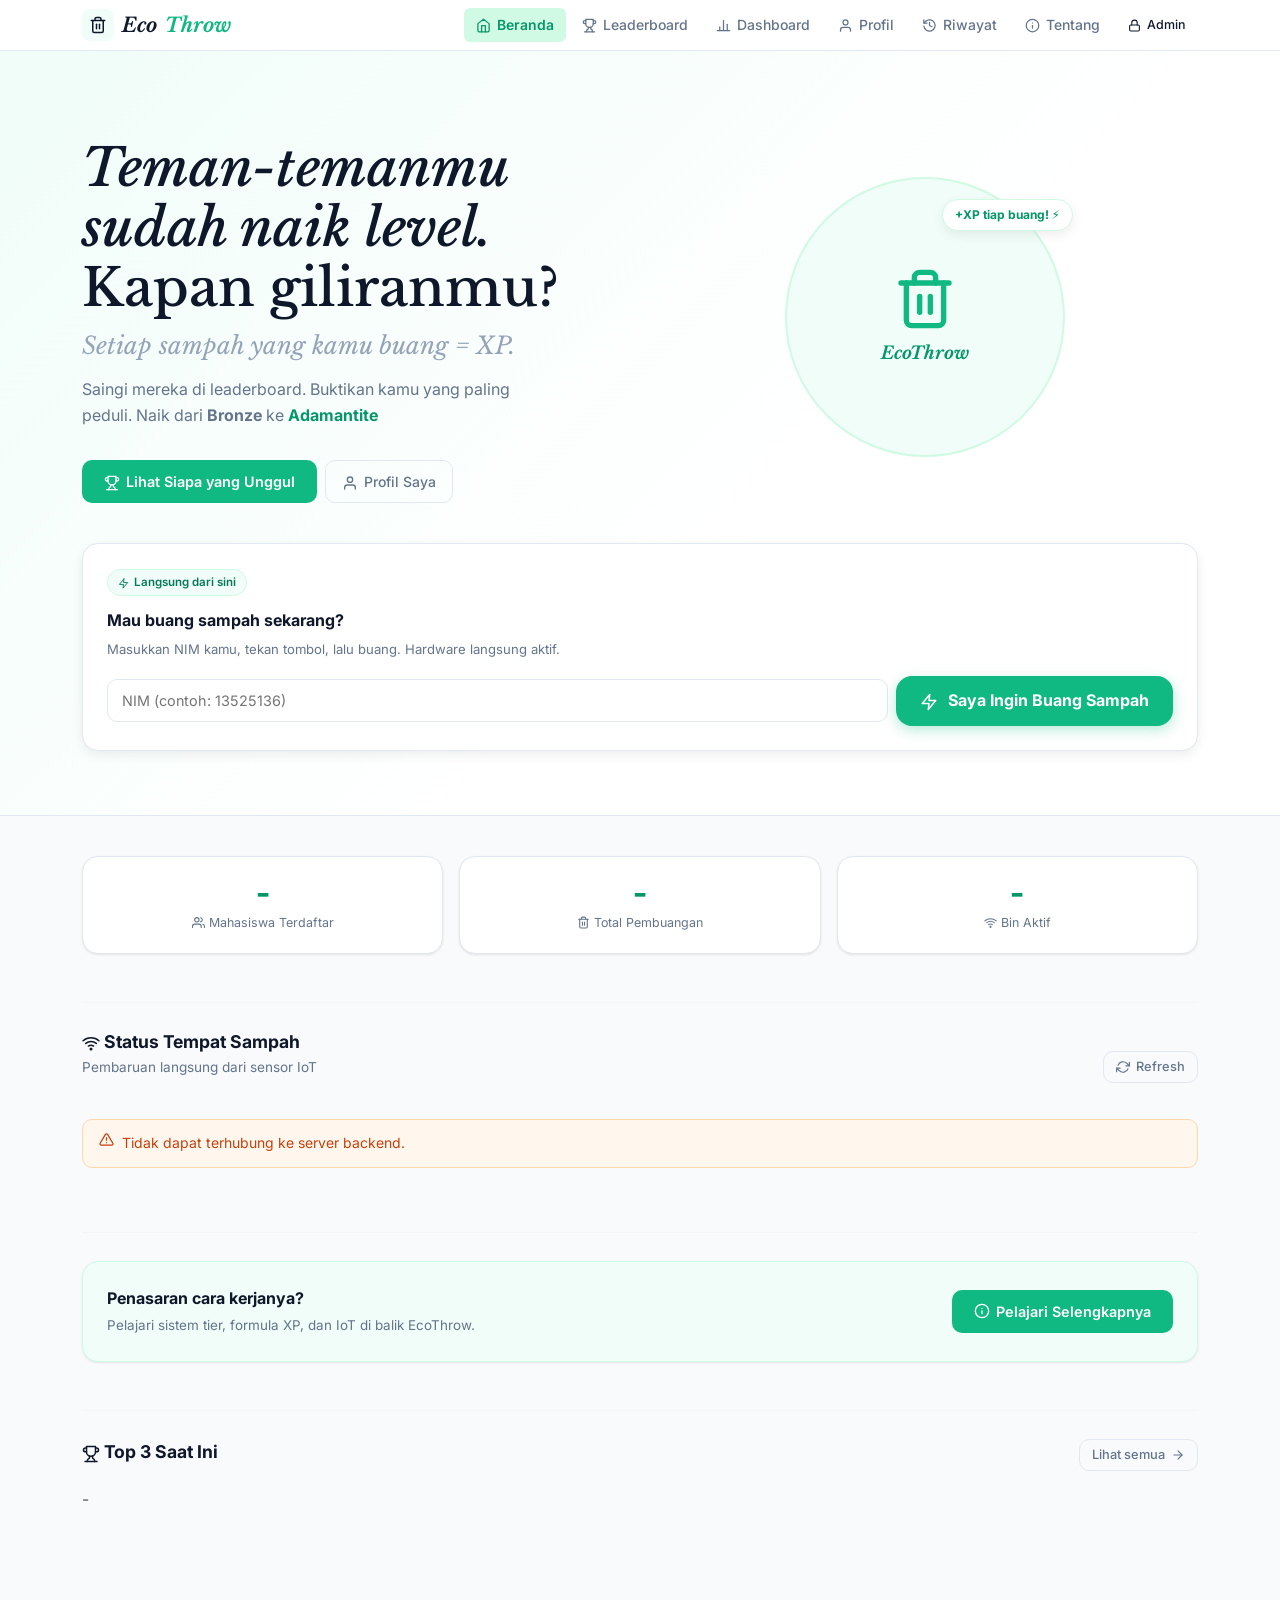
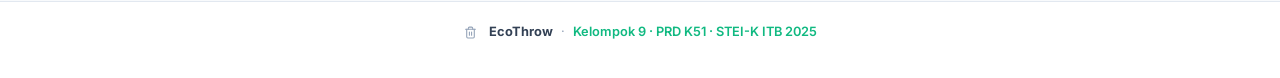
==== frontend/index.html @ fc2e2307 "feat: Menambahkan halaman frontend dan backend, mengabaikan venv" ====
<!DOCTYPE html>
<html lang="id">

<head>
  <meta charset="UTF-8">
  <meta name="viewport" content="width=device-width, initial-scale=1.0, viewport-fit=cover">
  <title>EcoThrow - Smart Waste Bin ITB</title>
  <meta name="description"
    content="Setiap sampah yang kamu buang = XP. Naiki leaderboard, saingi temanmu - bersama EcoThrow ITB.">
  <link href="https://cdn.jsdelivr.net/npm/bootstrap@5.3.3/dist/css/bootstrap.min.css" rel="stylesheet">
  <link rel="stylesheet" href="css/style.css">
</head>

<body>
  <script src="js/api.js"></script>
  <script src="js/navbar.js"></script>

  <!-- ── HERO ─────────────────────────────────────────── -->
  <section class="et-hero">
    <div class="container" style="max-width:1140px">
      <div class="row align-items-center g-4">
        <div class="col-lg-6">
          <div class="hero-hook">
          </div>
          <h1>Teman-temanmu<br>sudah naik level.<br><span class="brand-accent" style="font-style:normal">Kapan
              giliranmu?</span></h1>
          <span class="hero-question">Setiap sampah yang kamu buang = XP.</span>
          <p class="tagline" style="margin-top:.75rem">
            Saingi mereka di leaderboard. Buktikan kamu yang paling peduli.
            Naik dari <strong>Bronze</strong> ke <strong style="color:var(--emerald-dark)">Adamantite</strong>
          </p>
          <div class="d-flex gap-2 flex-wrap mt-3">
            <a href="pages/leaderboard.html" class="btn-emerald">
              <span id="icon-lb"></span> Lihat Siapa yang Unggul
            </a>
            <a href="pages/profile.html" class="btn-ghost">
              <span id="icon-prof"></span> Profil Saya
            </a>
          </div>
        </div>
        <div class="col-lg-6 d-none d-lg-flex justify-content-center">
          <div
            style="width:280px;height:280px;background:var(--emerald-pale);border-radius:50%;display:flex;align-items:center;justify-content:center;border:2px solid var(--emerald-light);position:relative">
            <div class="text-center">
              <div id="hero-icon" style="color:var(--emerald)"></div>
              <div
                style="font-family:'Libre Baskerville',serif;font-style:italic;color:var(--emerald-dark);font-size:1.1rem;font-weight:700;margin-top:8px">
                EcoThrow</div>
            </div>
            <!-- Floating XP badge -->
            <div
              style="position:absolute;top:20px;right:-10px;background:#fff;border:1.5px solid var(--emerald-light);border-radius:20px;padding:5px 12px;font-size:.75rem;font-weight:700;color:var(--emerald-dark);box-shadow:var(--shadow)">
              +XP tiap buang! ⚡
            </div>
          </div>
        </div>
      </div>

      <!-- ── Trigger Throw on Landing ────────────────── -->
      <div class="hero-trigger">
        <div class="trigger-pill" id="hero-trigger-pill">
          <span id="icon-trigger-pill"></span> Langsung dari sini
        </div>
        <div class="hero-trigger-title">Mau buang sampah sekarang?</div>
        <div class="hero-trigger-sub">Masukkan NIM kamu, tekan tombol, lalu buang. Hardware langsung aktif.</div>
        <div class="row g-2 align-items-center">
          <div class="col-12 col-sm">
            <input id="ht-nim" class="et-input" placeholder="NIM (contoh: 13525136)" style="width:100%;margin-bottom:0"
              type="tel" inputmode="numeric">
          </div>
          <div class="col-12 col-sm-auto">
            <button id="ht-btn" class="trigger-btn w-100" onclick="heroTrigger()"
              style="width:100%;justify-content:center;padding:12px 24px">
              <span id="icon-ht-btn"></span> Saya Ingin Buang Sampah
            </button>
          </div>
        </div>
        <div id="ht-status" class="mt-3" style="display:none"></div>
      </div>
    </div>
  </section>

  <main style="padding:2.5rem 0 4rem">
    <div class="container" style="max-width:1140px">

      <!-- Live counter banner -->
      <div class="row g-3 mb-5">
        <div class="col-6 col-md-4">
          <div class="et-stat">
            <div class="et-stat-num" id="st-users">-</div>
            <div class="et-stat-label" id="lbl-st-users">Mahasiswa Terdaftar</div>
          </div>
        </div>
        <div class="col-6 col-md-4">
          <div class="et-stat">
            <div class="et-stat-num" id="st-throws">-</div>
            <div class="et-stat-label" id="lbl-st-throws">Total Pembuangan</div>
          </div>
        </div>
        <div class="col-6 col-md-4">
          <div class="et-stat">
            <div class="et-stat-num" id="st-bins">-</div>
            <div class="et-stat-label" id="lbl-st-bins">Bin Aktif</div>
          </div>
        </div>
      </div>

      <hr class="et-divider">

      <!-- Bin Status -->
      <section class="mb-5">
        <div class="d-flex justify-content-between align-items-center mb-3 flex-wrap gap-2">
          <div>
            <h2 class="et-section-title" id="bins-heading">Status Tempat Sampah</h2>
            <p class="et-section-sub">Pembaruan langsung dari sensor IoT</p>
          </div>
          <button class="btn-ghost btn-ghost-sm" onclick="loadBins()" id="btn-refresh-bins"></button>
        </div>
        <div id="bins-wrap" class="row g-3">
          <div class="col-12">
            <div class="loading-box">
              <div class="et-loader"></div><span>Memuat data bin...</span>
            </div>
          </div>
        </div>
      </section>

      <hr class="et-divider">

      <!-- About CTA -->
      <section class="mb-5">
        <div class="et-card d-flex align-items-center justify-content-between gap-3 flex-wrap"
          style="background:var(--emerald-pale);border-color:var(--emerald-light)">
          <div>
            <div style="font-weight:700;font-size:1rem;margin-bottom:.25rem">Penasaran cara kerjanya?</div>
            <div style="font-size:.84rem;color:var(--slate-500)">Pelajari sistem tier, formula XP, dan IoT di balik
              EcoThrow.</div>
          </div>
          <a href="pages/about.html" class="btn-emerald flex-shrink-0" id="btn-about"></a>
        </div>
      </section>

      <hr class="et-divider">

      <!-- Top 3 -->
      <section class="mb-2">
        <div class="d-flex justify-content-between align-items-center mb-3 flex-wrap gap-2">
          <h2 class="et-section-title" id="top3-heading">Top 3 Saat Ini</h2>
          <a href="pages/leaderboard.html" class="btn-ghost btn-ghost-sm" id="btn-all-lb"></a>
        </div>
        <div id="top3-wrap" class="row g-3"></div>
      </section>

    </div>
  </main>

  <div id="toast-container"></div>

  <style>
    @keyframes blink {

      0%,
      100% {
        opacity: 1;
      }

      50% {
        opacity: .3;
      }
    }
  </style>

  <script>
    let htPoller = null;
    let htLastXP = 0;
    let htCurrentNIM = null;

    document.addEventListener("DOMContentLoaded", () => {
      // Icons
      document.getElementById("icon-lb").innerHTML = lucideInline("trophy", 16);
      document.getElementById("icon-prof").innerHTML = lucideInline("user", 16);
      document.getElementById("hero-icon").innerHTML = lucideInline("trash2", 64);
      document.getElementById("icon-trigger-pill").innerHTML = lucideInline("zap", 11);
      document.getElementById("icon-ht-btn").innerHTML = lucideInline("zap", 18);
      document.getElementById("lbl-st-users").innerHTML = lucideInline("users", 13) + " Mahasiswa Terdaftar";
      document.getElementById("lbl-st-throws").innerHTML = lucideInline("trash2", 13) + " Total Pembuangan";
      document.getElementById("lbl-st-bins").innerHTML = lucideInline("wifi", 13) + " Bin Aktif";
      document.getElementById("bins-heading").innerHTML = lucideInline("wifi", 18) + " Status Tempat Sampah";
      document.getElementById("btn-refresh-bins").innerHTML = lucideInline("refresh", 14) + " Refresh";
      document.getElementById("top3-heading").innerHTML = lucideInline("trophy", 18) + " Top 3 Saat Ini";
      document.getElementById("btn-all-lb").innerHTML = "Lihat semua " + lucideInline("arrow-right", 14);
      document.getElementById("btn-about").innerHTML = lucideInline("info", 16) + " Pelajari Selengkapnya";


      // Enter key on NIM input
      document.getElementById("ht-nim").addEventListener("keyup", e => {
        if (e.key === "Enter") heroTrigger();
      });

      loadStats(); loadBins(); loadTop3();
      setInterval(() => { loadStats(); loadBins(); }, 30000);
    });

    // ── Hero Trigger Throw ─────────────────────────────────────────
    async function heroTrigger() {
      const nim = document.getElementById("ht-nim").value.trim();
      const btn = document.getElementById("ht-btn");
      const statusEl = document.getElementById("ht-status");
      if (!nim) { showToast("Masukkan NIM kamu dulu", "error"); document.getElementById("ht-nim").focus(); return; }

      // Validate user exists
      try {
        const u = await apiGet(`/api/user/${nim}`);
        htCurrentNIM = nim;
        htLastXP = u.total_xp;
      } catch {
        showToast("NIM tidak ditemukan. Daftar di halaman Profil.", "error");
        return;
      }

      btn.disabled = true;
      btn.classList.add("trigger-anim");
      btn.innerHTML = `<div class="et-loader" style="border-top-color:#fff;width:18px;height:18px;flex-shrink:0"></div> Hardware sedang aktif...`;
      statusEl.style.display = "block";
      statusEl.innerHTML = `<div class="trigger-status trigger-waiting">${lucideInline("wifi", 15)} Hardware aktif - silakan buang sampah sekarang!</div>`;

      let pollCount = 0;
      if (htPoller) clearInterval(htPoller);

      htPoller = setInterval(async () => {
        pollCount++;
        try {
          const u = await apiGet(`/api/user/${htCurrentNIM}`);
          if (u.total_xp > htLastXP || pollCount >= 12) {
            clearInterval(htPoller);
            btn.disabled = false;
            btn.classList.remove("trigger-anim");
            btn.innerHTML = `${lucideInline("zap", 18)} Saya Ingin Buang Sampah`;

            if (u.total_xp > htLastXP) {
              const gained = u.total_xp - htLastXP;
              statusEl.innerHTML = `<div class="trigger-status trigger-done">${lucideInline("check-circle", 15)} Berhasil! <strong>+${gained} XP</strong> diterima. Total: ${u.total_xp.toLocaleString()} XP · ${levelBadge(u.total_xp)}</div>`;
              showToast(`+${gained} XP! Level kamu naik!`, "success");
              htLastXP = u.total_xp;
              loadTop3();
            } else {
              statusEl.innerHTML = `<div class="trigger-status trigger-waiting">${lucideInline("alert-triangle", 15)} Tidak ada respons. Pastikan sampah sudah terbuang & coba lagi.</div>`;
            }
          } else {
            statusEl.innerHTML = `<div class="trigger-status trigger-active">${lucideInline("wifi", 15)} Hardware mendeteksi... (${pollCount * 5}s)</div>`;
          }
        } catch { /* keep polling */ }
      }, 5000);
    }

    // ── Stats ──────────────────────────────────────────────────────
    async function loadStats() {
      try {
        const d = await apiGet("/api/stats");
        document.getElementById("st-users").textContent = fmtNum(d.total_users);
        document.getElementById("st-throws").textContent = fmtNum(d.total_throws);
        document.getElementById("st-bins").textContent = fmtNum(d.total_bins);
      } catch { /* silently fail */ }
    }

    async function loadBins() {
      const wrap = document.getElementById("bins-wrap");
      try {
        const bins = await apiGet("/api/bins");
        if (!bins.length) { wrap.innerHTML = `<div class="col-12"><p class="text-muted">Belum ada data bin.</p></div>`; return; }
        wrap.innerHTML = bins.map(b => {
          const pct = Math.round(b.capacity_pct);
          const cls = pct >= 80 ? "bin-penuh" : pct >= 50 ? "bin-sedang" : "bin-normal";
          const barColor = pct >= 80 ? "#f87171" : pct >= 50 ? "#fb923c" : "var(--emerald)";
          return `
          <div class="col-6 col-md-4 col-xl-3">
            <div class="bin-card ${cls}">
              <div class="d-flex justify-content-between align-items-start mb-2">
                <div class="bin-capacity">${pct}%</div>
                ${statusBadge(b.status)}
              </div>
              <div class="bin-loc mb-2">${b.location}</div>
              <div class="rpg-bar-wrap">
                <div class="rpg-bar-fill" style="width:${pct}%;background:${barColor}"></div>
              </div>
              <div class="text-muted-sm mt-2">${relTime(b.last_updated)}</div>
            </div>
          </div>`;
        }).join("");
      } catch {
        wrap.innerHTML = `<div class="col-12">
          <div class="et-alert et-alert-warn">${lucideInline("alert-triangle", 15)} Tidak dapat terhubung ke server backend.</div></div>`;
      }
    }

    async function loadTop3() {
      const wrap = document.getElementById("top3-wrap");
      try {
        const board = await apiGet("/api/leaderboard?limit=3");
        if (!board.length) { wrap.innerHTML = `<div class="col-12"><p class="text-muted">Belum ada data.</p></div>`; return; }
        wrap.innerHTML = board.map(u => `
          <div class="col-md-4">
            <div class="et-card d-flex align-items-center gap-3">
              ${rankNum(u.rank)}
              <div style="flex:1;min-width:0">
                <div class="fw-700 text-truncate">${u.name}</div>
                <div class="text-muted-sm">${u.faculty}</div>
              </div>
              <div class="text-end" style="flex-shrink:0">
                <div class="fw-700 text-emerald">${fmtNum(u.total_xp)} XP</div>
                ${levelBadge(u.total_xp)}
              </div>
            </div>
          </div>`).join("");
      } catch { wrap.innerHTML = `<div class="col-12"><p class="text-muted">-</p></div>`; }
    }
  </script>

  <script src="https://cdn.jsdelivr.net/npm/bootstrap@5.3.3/dist/js/bootstrap.bundle.min.js"></script>
</body>

</html>
---- frontend/css/style.css ----
/* ═══════════════════════════════════════════
   EcoThrow - Custom Design System
   Bootstrap 5 + Emerald Theme
   Font: Inter + Libre Baskerville
   ═══════════════════════════════════════════ */

@import url('https://fonts.googleapis.com/css2?family=Inter:wght@400;500;600;700&family=Libre+Baskerville:ital@1&display=swap');

:root {
  --emerald: #10b981;
  --emerald-dark: #059669;
  --emerald-darker: #047857;
  --emerald-light: #d1fae5;
  --emerald-pale: #f0fdf9;
  --slate-50: #f8fafc;
  --slate-100: #f1f5f9;
  --slate-200: #e2e8f0;
  --slate-400: #94a3b8;
  --slate-500: #64748b;
  --slate-700: #334155;
  --slate-900: #0f172a;
  --radius-sm: 6px;
  --radius: 10px;
  --radius-lg: 16px;
  --shadow-sm: 0 1px 3px rgba(0, 0, 0, .06), 0 1px 2px rgba(0, 0, 0, .04);
  --shadow: 0 4px 12px rgba(0, 0, 0, .07);
  --shadow-md: 0 8px 24px rgba(0, 0, 0, .10);
  --transition: all .2s ease;
}

/* ── Base ─────────────────────────────────── */
*,
*::before,
*::after {
  box-sizing: border-box;
}

html {
  scroll-behavior: smooth;
}

body {
  font-family: 'Inter', system-ui, sans-serif;
  color: var(--slate-900);
  background: var(--slate-50);
  line-height: 1.6;
  -webkit-font-smoothing: antialiased;
}

a {
  text-decoration: none;
  color: inherit;
}

img {
  max-width: 100%;
}

/* ── Baskerville accent ───────────────────── */
.font-serif {
  font-family: 'Libre Baskerville', Georgia, serif;
  font-style: italic;
}

/* ── Navbar custom ───────────────────────── */
.et-navbar {
  background: #fff;
  border-bottom: 1.5px solid var(--slate-200);
  position: sticky;
  top: 0;
  z-index: 1000;
}

.et-brand {
  font-family: 'Libre Baskerville', serif;
  font-style: italic;
  font-size: 1.25rem;
  font-weight: 700;
  color: var(--slate-900);
  display: flex;
  align-items: center;
  gap: 8px;
}

.et-brand .brand-accent {
  color: var(--emerald);
}

.et-brand .brand-icon {
  width: 32px;
  height: 32px;
  background: var(--emerald-pale);
  border-radius: 8px;
  display: flex;
  align-items: center;
  justify-content: center;
}

.et-nav-link {
  color: var(--slate-500);
  font-size: .875rem;
  font-weight: 500;
  padding: 6px 12px;
  border-radius: var(--radius-sm);
  display: flex;
  align-items: center;
  gap: 6px;
  transition: var(--transition);
}

.et-nav-link:hover {
  color: var(--emerald);
  background: var(--emerald-pale);
}

.et-nav-link.active {
  color: var(--emerald-dark);
  background: var(--emerald-light);
  font-weight: 600;
}

.et-nav-link svg {
  stroke: currentColor;
}

/* ── Footer ──────────────────────────────── */
.et-footer {
  background: #fff;
  border-top: 1.5px solid var(--slate-200);
  padding: 1.25rem 0;
  font-size: .8rem;
  color: var(--slate-400);
  text-align: center;
}

.et-footer .foot-accent {
  color: var(--emerald);
  font-weight: 600;
}

/* ── Hero ────────────────────────────────── */
.et-hero {
  background: linear-gradient(135deg, var(--emerald-pale) 0%, #fff 60%);
  border-bottom: 1.5px solid var(--slate-200);
  padding: 5rem 0 4rem;
}

.et-hero h1 {
  font-family: 'Libre Baskerville', serif;
  font-style: italic;
  font-size: clamp(2rem, 5vw, 3.25rem);
  line-height: 1.15;
  color: var(--slate-900);
}

.et-hero h1 em {
  color: var(--emerald-dark);
  font-style: inherit;
}

.et-hero .tagline {
  color: var(--slate-500);
  font-size: 1rem;
  max-width: 480px;
  margin: 1rem 0 2rem;
}

/* ── Cards ───────────────────────────────── */
.et-card {
  background: #fff;
  border: 1.5px solid var(--slate-200);
  border-radius: var(--radius-lg);
  padding: 1.5rem;
  box-shadow: var(--shadow-sm);
}

.et-card-sm {
  padding: 1rem;
  border-radius: var(--radius);
}

.et-card-title {
  font-size: .8rem;
  font-weight: 600;
  text-transform: uppercase;
  letter-spacing: .05em;
  color: var(--slate-400);
  margin-bottom: 1rem;
  display: flex;
  align-items: center;
  gap: 6px;
}

/* ── Stat cards ──────────────────────────── */
.et-stat {
  background: #fff;
  border: 1.5px solid var(--slate-200);
  border-radius: var(--radius-lg);
  padding: 1.25rem 1rem;
  text-align: center;
  box-shadow: var(--shadow-sm);
  transition: var(--transition);
}

.et-stat:hover {
  box-shadow: var(--shadow);
  transform: translateY(-2px);
}

.et-stat-num {
  font-size: 2rem;
  font-weight: 700;
  line-height: 1;
  color: var(--emerald-dark);
}

.et-stat-label {
  font-size: .78rem;
  color: var(--slate-500);
  margin-top: 4px;
  display: flex;
  align-items: center;
  justify-content: center;
  gap: 4px;
}

/* ── Buttons ─────────────────────────────── */
.btn-emerald {
  background: var(--emerald);
  color: #fff;
  border: none;
  padding: 10px 22px;
  border-radius: var(--radius);
  font-size: .9rem;
  font-weight: 600;
  display: inline-flex;
  align-items: center;
  gap: 6px;
  transition: var(--transition);
  cursor: pointer;
}

.btn-emerald:hover {
  background: var(--emerald-dark);
  color: #fff;
  transform: translateY(-1px);
}

.btn-emerald:active {
  transform: translateY(0);
}

.btn-ghost {
  background: transparent;
  color: var(--slate-500);
  border: 1.5px solid var(--slate-200);
  padding: 8px 16px;
  border-radius: var(--radius);
  font-size: .875rem;
  font-weight: 500;
  display: inline-flex;
  align-items: center;
  gap: 6px;
  transition: var(--transition);
  cursor: pointer;
}

.btn-ghost:hover {
  border-color: var(--emerald);
  color: var(--emerald);
  background: var(--emerald-pale);
}

.btn-ghost-sm {
  padding: 5px 12px;
  font-size: .8rem;
}

/* ── Forms ───────────────────────────────── */
.et-label {
  display: block;
  font-size: .8rem;
  font-weight: 600;
  color: var(--slate-700);
  margin-bottom: 5px;
}

.et-input {
  width: 100%;
  padding: 9px 14px;
  border: 1.5px solid var(--slate-200);
  border-radius: var(--radius);
  font-size: .9rem;
  font-family: 'Inter', sans-serif;
  background: #fff;
  color: var(--slate-900);
  transition: var(--transition);
}

.et-input:focus {
  outline: none;
  border-color: var(--emerald);
  box-shadow: 0 0 0 3px rgba(16, 185, 129, .12);
}

.et-select {
  appearance: none;
  background-image: url("data:image/svg+xml,%3Csvg xmlns='http://www.w3.org/2000/svg' width='12' height='12' viewBox='0 0 24 24' fill='none' stroke='%2364748b' stroke-width='2'%3E%3Cpolyline points='6 9 12 15 18 9'%3E%3C/polyline%3E%3C/svg%3E");
  background-repeat: no-repeat;
  background-position: right 12px center;
  padding-right: 36px;
}

/* ── Tier Badges (9 Tier RPG) ────────────── */
.tier-badge {
  display: inline-flex;
  align-items: center;
  gap: 4px;
  padding: 3px 10px;
  border-radius: 20px;
  font-size: .75rem;
  font-weight: 700;
  white-space: nowrap;
}

/* Copper - warm orange-brown */
.tier-copper {
  background: #fdf0e6;
  color: #92400e;
  border: 1px solid #f6c99b;
}

/* Bronze - dark brown */
.tier-bronze {
  background: #fdf2e9;
  color: #78350f;
  border: 1px solid #f6d5b0;
}

/* Silver - cool gray */
.tier-silver {
  background: #f8fafc;
  color: #475569;
  border: 1px solid #cbd5e1;
}

/* Gold - amber */
.tier-gold {
  background: #fefce8;
  color: #854d0e;
  border: 1px solid #fde68a;
}

/* Platinum - light steel-blue */
.tier-platinum {
  background: #f0f9ff;
  color: #075985;
  border: 1px solid #bae6fd;
}

/* Diamond — pink */
.tier-diamond  { background:#fdf2f8; color:#9d174d; border:1px solid #fbcfe8; }

/* Mithril - indigo blue (mythical lightweight metal) */
.tier-mithril {
  background: #eef2ff;
  color: #3730a3;
  border: 1px solid #c7d2fe;
}

/* Orichalcum - deep orange-red (legendary alloy) */
.tier-orichalcum {
  background: #fff7ed;
  color: #9a3412;
  border: 1px solid #fed7aa;
}

/* Adamantium - dark emerald-black (hardest known) */
.tier-adamantium {
  background: linear-gradient(135deg, #ecfdf5, #d1fae5);
  color: #064e3b;
  border: 1.5px solid #6ee7b7;
  font-weight: 800;
}

/* ── RPG Progress Bar ────────────────────── */
.rpg-bar-wrap {
  background: var(--slate-100);
  border-radius: 99px;
  height: 10px;
  overflow: hidden;
  position: relative;
}

.rpg-bar-fill {
  height: 100%;
  border-radius: 99px;
  background: linear-gradient(90deg, var(--emerald), var(--emerald-dark));
  transition: width .8s cubic-bezier(.4, 0, .2, 1);
  position: relative;
}

.rpg-bar-fill::after {
  content: '';
  position: absolute;
  right: 0;
  top: 0;
  bottom: 0;
  width: 6px;
  background: rgba(255, 255, 255, .4);
  border-radius: 99px;
}

.rpg-bar-lg {
  height: 14px;
}

.rpg-bar-adamantite .rpg-bar-fill {
  background: linear-gradient(90deg, var(--emerald), #0ea5e9, var(--emerald));
  background-size: 200%;
  animation: shimmer 2s linear infinite;
}

@keyframes shimmer {
  to {
    background-position: -200% center;
  }
}

/* ── Rank badges ─────────────────────────── */
.rank-pill {
  width: 28px;
  height: 28px;
  border-radius: 50%;
  display: inline-flex;
  align-items: center;
  justify-content: center;
  font-size: .78rem;
  font-weight: 700;
  flex-shrink: 0;
}

.rank-1 {
  background: #fef3c7;
  color: #d97706;
  border: 1.5px solid #fcd34d;
}

.rank-2 {
  background: #f1f5f9;
  color: #475569;
  border: 1.5px solid #cbd5e1;
}

.rank-3 {
  background: #fdf2e9;
  color: #92400e;
  border: 1.5px solid #f6d5b0;
}

.rank-n {
  background: var(--slate-100);
  color: var(--slate-500);
}

/* ── Streak badge ────────────────────────── */
.streak-pill {
  display: inline-flex;
  align-items: center;
  gap: 4px;
  background: #fff7ed;
  color: #c2410c;
  border: 1px solid #fed7aa;
  padding: 2px 9px;
  border-radius: 20px;
  font-size: .75rem;
  font-weight: 600;
}

/* ── Status badges ───────────────────────── */
.badge-normal {
  background: var(--emerald-pale);
  color: var(--emerald-darker);
  border: 1px solid var(--emerald-light);
}

.badge-sedang {
  background: #fff7ed;
  color: #c2410c;
  border: 1px solid #fed7aa;
}

.badge-penuh {
  background: #fef2f2;
  color: #dc2626;
  border: 1px solid #fecaca;
}

/* ── Bin cards ───────────────────────────── */
.bin-card {
  background: #fff;
  border: 1.5px solid var(--slate-200);
  border-radius: var(--radius-lg);
  padding: 1.1rem;
  transition: var(--transition);
}

.bin-card:hover {
  box-shadow: var(--shadow-md);
  transform: translateY(-2px);
}

.bin-card.bin-normal {
  border-color: var(--emerald);
  background: var(--emerald-pale);
}

.bin-card.bin-sedang {
  border-color: #fb923c;
  background: #fff7ed;
}

.bin-card.bin-penuh {
  border-color: #f87171;
  background: #fef2f2;
}

.bin-capacity {
  font-size: 1.75rem;
  font-weight: 700;
  line-height: 1;
}

.bin-loc {
  font-size: .8rem;
  color: var(--slate-500);
  margin-top: 2px;
}

/* ── Feature cards (landing) ─────────────── */
.feature-card {
  background: #fff;
  border: 1.5px solid var(--slate-200);
  border-radius: var(--radius-lg);
  padding: 1.5rem;
  transition: var(--transition);
  text-align: left;
}

.feature-card:hover {
  border-color: var(--emerald);
  box-shadow: var(--shadow);
  transform: translateY(-2px);
}

.feature-icon-wrap {
  width: 44px;
  height: 44px;
  background: var(--emerald-pale);
  border-radius: var(--radius);
  display: flex;
  align-items: center;
  justify-content: center;
  margin-bottom: 1rem;
  color: var(--emerald-dark);
}

.feature-title {
  font-size: .95rem;
  font-weight: 700;
  color: var(--slate-900);
  margin-bottom: .35rem;
}

.feature-desc {
  font-size: .82rem;
  color: var(--slate-500);
  line-height: 1.5;
}

/* ── Trigger Throw button ────────────────── */
.trigger-btn {
  background: var(--emerald);
  color: #fff;
  border: none;
  border-radius: var(--radius-lg);
  padding: 1rem 2rem;
  font-size: 1rem;
  font-weight: 700;
  display: flex;
  align-items: center;
  justify-content: center;
  gap: 10px;
  width: 100%;
  cursor: pointer;
  transition: var(--transition);
  box-shadow: 0 4px 14px rgba(16, 185, 129, .3);
}

.trigger-btn:hover {
  background: var(--emerald-dark);
  transform: translateY(-2px);
  box-shadow: 0 6px 20px rgba(16, 185, 129, .4);
}

.trigger-btn:disabled {
  background: var(--slate-400);
  box-shadow: none;
  cursor: not-allowed;
  transform: none;
}

.trigger-status {
  border-radius: var(--radius-lg);
  padding: 1rem;
  text-align: center;
  font-size: .875rem;
  font-weight: 500;
}

.trigger-waiting {
  background: #fff7ed;
  color: #c2410c;
  border: 1.5px solid #fed7aa;
}

.trigger-active {
  background: var(--emerald-pale);
  color: var(--emerald-darker);
  border: 1.5px solid var(--emerald);
}

.trigger-done {
  background: var(--emerald-pale);
  color: var(--emerald-darker);
  border: 1.5px solid var(--emerald);
}

/* ── Tables ──────────────────────────────── */
.et-table {
  width: 100%;
  border-collapse: collapse;
  font-size: .875rem;
}

.et-table thead th {
  background: var(--slate-50);
  color: var(--slate-500);
  font-size: .75rem;
  font-weight: 700;
  text-transform: uppercase;
  letter-spacing: .05em;
  padding: 10px 14px;
  border-bottom: 1.5px solid var(--slate-200);
  white-space: nowrap;
}

.et-table tbody tr {
  border-bottom: 1px solid var(--slate-100);
  transition: background .1s;
}

.et-table tbody tr:last-child {
  border-bottom: none;
}

.et-table tbody tr:hover {
  background: var(--slate-50);
}

.et-table tbody td {
  padding: 10px 14px;
}

/* ── Tabs ────────────────────────────────── */
.et-tab-wrap {
  display: flex;
  gap: 4px;
  margin-bottom: 1.5rem;
  background: var(--slate-100);
  padding: 4px;
  border-radius: var(--radius);
}

.et-tab {
  flex: 1;
  text-align: center;
  padding: 7px 16px;
  border-radius: var(--radius-sm);
  font-size: .85rem;
  font-weight: 500;
  border: none;
  background: transparent;
  color: var(--slate-500);
  cursor: pointer;
  transition: var(--transition);
  display: flex;
  align-items: center;
  justify-content: center;
  gap: 6px;
}

.et-tab.active {
  background: #fff;
  color: var(--emerald-dark);
  font-weight: 600;
  box-shadow: var(--shadow-sm);
}

/* ── Section headings ────────────────────── */
.et-section-title {
  font-size: 1.1rem;
  font-weight: 700;
  color: var(--slate-900);
  margin-bottom: .35rem;
}

.et-section-sub {
  font-size: .85rem;
  color: var(--slate-500);
  margin-bottom: 1.5rem;
}

/* ── Alerts ──────────────────────────────── */
.et-alert {
  padding: 12px 16px;
  border-radius: var(--radius);
  font-size: .875rem;
  margin-bottom: 1rem;
  display: flex;
  align-items: flex-start;
  gap: 8px;
}

.et-alert-success {
  background: var(--emerald-pale);
  color: var(--emerald-darker);
  border: 1px solid var(--emerald-light);
}

.et-alert-danger {
  background: #fef2f2;
  color: #dc2626;
  border: 1px solid #fecaca;
}

.et-alert-warn {
  background: #fff7ed;
  color: #c2410c;
  border: 1px solid #fed7aa;
}

.et-alert-info {
  background: #eff6ff;
  color: #1d4ed8;
  border: 1px solid #bfdbfe;
}

/* ── Loader ──────────────────────────────── */
.et-loader {
  width: 22px;
  height: 22px;
  border: 2.5px solid var(--slate-200);
  border-top-color: var(--emerald);
  border-radius: 50%;
  animation: spin .7s linear infinite;
  display: inline-block;
}

@keyframes spin {
  to {
    transform: rotate(360deg);
  }
}

.loading-box {
  padding: 3rem;
  text-align: center;
  color: var(--slate-400);
  display: flex;
  flex-direction: column;
  align-items: center;
  gap: .75rem;
}

/* ── Toast ───────────────────────────────── */
#toast-container {
  position: fixed;
  bottom: 1.5rem;
  right: 1.5rem;
  z-index: 9999;
  display: flex;
  flex-direction: column;
  gap: 8px;
}

.et-toast {
  background: var(--slate-900);
  color: #fff;
  padding: 11px 18px;
  border-radius: var(--radius);
  font-size: .85rem;
  font-weight: 500;
  box-shadow: var(--shadow-md);
  max-width: 300px;
  display: flex;
  align-items: center;
  gap: 8px;
  animation: toast-in .25s ease;
}

.et-toast.success {
  background: var(--emerald-dark);
}

.et-toast.error {
  background: #dc2626;
}

@keyframes toast-in {
  from {
    transform: translateY(12px);
    opacity: 0;
  }

  to {
    transform: translateY(0);
    opacity: 1;
  }
}

/* ── Divider ─────────────────────────────── */
.et-divider {
  border: none;
  border-top: 1px solid var(--slate-200);
  margin: 1.75rem 0;
}

/* ── Podium ──────────────────────────────── */
.podium-wrap {
  display: flex;
  align-items: flex-end;
  justify-content: center;
  gap: 1rem;
  margin: 1.5rem 0 2rem;
}

.podium-item {
  text-align: center;
}

.podium-avatar {
  width: 56px;
  height: 56px;
  border-radius: 50%;
  background: var(--slate-100);
  border: 2px solid var(--slate-200);
  display: flex;
  align-items: center;
  justify-content: center;
  font-size: 1.4rem;
  margin: 0 auto .5rem;
}

.podium-name {
  font-size: .8rem;
  font-weight: 700;
}

.podium-xp {
  font-size: .72rem;
  color: var(--slate-500);
}

.podium-base {
  border-radius: 8px 8px 0 0;
  width: 80px;
  margin: .5rem auto 0;
}

.p1 .podium-base {
  height: 90px;
  background: linear-gradient(180deg, #fde68a, #f59e0b);
}

.p2 .podium-base {
  height: 64px;
  background: linear-gradient(180deg, #e2e8f0, #94a3b8);
}

.p3 .podium-base {
  height: 44px;
  background: linear-gradient(180deg, #f6d5b0, #cd7f32);
}

.p1 .podium-avatar {
  border-color: #f59e0b;
  background: #fef3c7;
}

.p2 .podium-avatar {
  border-color: #94a3b8;
}

.p3 .podium-avatar {
  border-color: #cd7f32;
  background: #fdf2e9;
}

/* ── Bar chart ───────────────────────────── */
.bar-chart {
  display: flex;
  align-items: flex-end;
  gap: 6px;
  height: 160px;
  padding: 0 4px;
}

.bar-item {
  flex: 1;
  display: flex;
  flex-direction: column;
  align-items: center;
  gap: 3px;
}

.bar-fill {
  width: 100%;
  border-radius: 5px 5px 0 0;
  background: linear-gradient(180deg, var(--emerald), var(--emerald-dark));
  transition: height .5s ease;
  min-height: 3px;
}

.bar-label {
  font-size: .62rem;
  color: var(--slate-400);
}

.bar-val {
  font-size: .68rem;
  font-weight: 600;
  color: var(--emerald-dark);
}

/* ── Profile avatar ──────────────────────── */
.profile-avatar {
  width: 72px;
  height: 72px;
  border-radius: 50%;
  background: var(--emerald-light);
  border: 3px solid var(--emerald);
  display: flex;
  align-items: center;
  justify-content: center;
  font-size: 1.75rem;
  color: var(--emerald-dark);
}

/* ── Utilities ───────────────────────────── */
.text-emerald {
  color: var(--emerald-dark);
}

.text-muted-sm {
  font-size: .8rem;
  color: var(--slate-400);
}

.fw-600 {
  font-weight: 600;
}

.fw-700 {
  font-weight: 700;
}

.gap-sm {
  gap: .5rem;
}

.mt-xs {
  margin-top: .5rem;
}

.cursor-pointer {
  cursor: pointer;
}

/* ── Responsive ──────────────────────────── */
@media (max-width: 768px) {
  .et-hero {
    padding: 2.5rem 0 2rem;
  }

  .et-hero h1 {
    font-size: 1.75rem;
  }

  .podium-wrap {
    gap: .5rem;
  }

  .podium-base {
    width: 60px;
  }
}

/* ── Mobile Bottom Navigation ──────────────── */
.mob-nav {
  display: none;
  position: fixed;
  bottom: 0;
  left: 0;
  right: 0;
  background: #fff;
  border-top: 1.5px solid var(--slate-200);
  padding: 6px 0 env(safe-area-inset-bottom, 6px);
  z-index: 1001;
  justify-content: space-around;
  align-items: center;
  box-shadow: 0 -4px 16px rgba(0, 0, 0, .07);
}

.mob-nav-item {
  display: flex;
  flex-direction: column;
  align-items: center;
  gap: 2px;
  padding: 6px 10px;
  border-radius: var(--radius);
  color: var(--slate-400);
  font-size: .62rem;
  font-weight: 600;
  text-decoration: none;
  transition: var(--transition);
  border: none;
  background: none;
  cursor: pointer;
  min-width: 52px;
}

.mob-nav-item svg {
  stroke: currentColor;
}

.mob-nav-item.active {
  color: var(--emerald-dark);
}

.mob-nav-throw {
  background: var(--emerald);
  color: #fff !important;
  border-radius: 50%;
  width: 52px;
  height: 52px;
  margin-top: -16px;
  box-shadow: 0 4px 14px rgba(16, 185, 129, .4);
  padding: 0;
  display: flex;
  align-items: center;
  justify-content: center;
  flex-direction: column;
  gap: 1px;
  font-size: .55rem;
}

.mob-nav-throw svg {
  stroke: #fff;
}

@media (max-width: 767px) {
  .mob-nav {
    display: flex;
  }

  body {
    padding-bottom: 76px;
  }

  /* Larger tap targets on mobile */
  .btn-emerald,
  .btn-ghost {
    padding: 12px 20px;
    font-size: .95rem;
  }

  .et-input {
    padding: 12px 14px;
    font-size: 1rem;
  }

  .et-nav-link {
    padding: 10px 14px;
  }

  /* Hide desktop admin nav on mobile if not admin */
  .et-navbar {
    box-shadow: 0 2px 8px rgba(0, 0, 0, .06);
  }

  /* Cards: less padding on mobile */
  .et-card {
    padding: 1.1rem;
  }

  /* Table scroll hint */
  .table-responsive {
    -webkit-overflow-scrolling: touch;
  }
}

/* ── Hero Trigger Throw Section ────────────── */
.hero-trigger {
  background: #fff;
  border-radius: var(--radius-lg);
  border: 1.5px solid var(--slate-200);
  padding: 1.5rem;
  box-shadow: var(--shadow);
  margin-top: 2.5rem;
}

.hero-trigger-title {
  font-size: 1rem;
  font-weight: 700;
  color: var(--slate-900);
  margin-bottom: .35rem;
}

.hero-trigger-sub {
  font-size: .82rem;
  color: var(--slate-500);
  margin-bottom: 1rem;
}

.trigger-pill {
  display: inline-flex;
  align-items: center;
  gap: 5px;
  background: var(--emerald-pale);
  color: var(--emerald-darker);
  border: 1px solid var(--emerald-light);
  padding: 3px 10px;
  border-radius: 20px;
  font-size: .72rem;
  font-weight: 600;
  margin-bottom: .75rem;
}

/* ── Hero tagline extras ─────────────────────── */
.hero-hook {
  font-size: .85rem;
  font-weight: 600;
  color: var(--emerald-dark);
  letter-spacing: .02em;
  margin-bottom: .5rem;
  display: flex;
  align-items: center;
  gap: 6px;
}

.hero-question {
  font-family: 'Libre Baskerville', serif;
  font-style: italic;
  color: var(--slate-400);
  font-size: clamp(1.1rem, 3vw, 1.5rem);
  margin-top: .5rem;
  display: block;
}

/* ── Admin badge ─────────────────────────────── */
.admin-badge {
  display: inline-flex;
  align-items: center;
  gap: 4px;
  background: #fef2f2;
  color: #dc2626;
  border: 1px solid #fecaca;
  padding: 2px 9px;
  border-radius: 20px;
  font-size: .72rem;
  font-weight: 700;
}

.nav-admin-link {
  color: #dc2626 !important;
}

.nav-admin-link:hover {
  background: #fef2f2 !important;
}

/* ── Scroll to top on mobile ──────────────────── */
@media (max-width: 767px) {
  .podium-wrap {
    gap: .25rem;
  }

  .podium-avatar {
    width: 44px;
    height: 44px;
    font-size: 1.1rem;
  }

  .podium-base {
    width: 52px;
  }

  .p1 .podium-base {
    height: 72px;
  }

  .p2 .podium-base {
    height: 50px;
  }

  .p3 .podium-base {
    height: 36px;
  }

  .podium-name {
    font-size: .72rem;
  }

  .podium-xp {
    font-size: .65rem;
  }
}
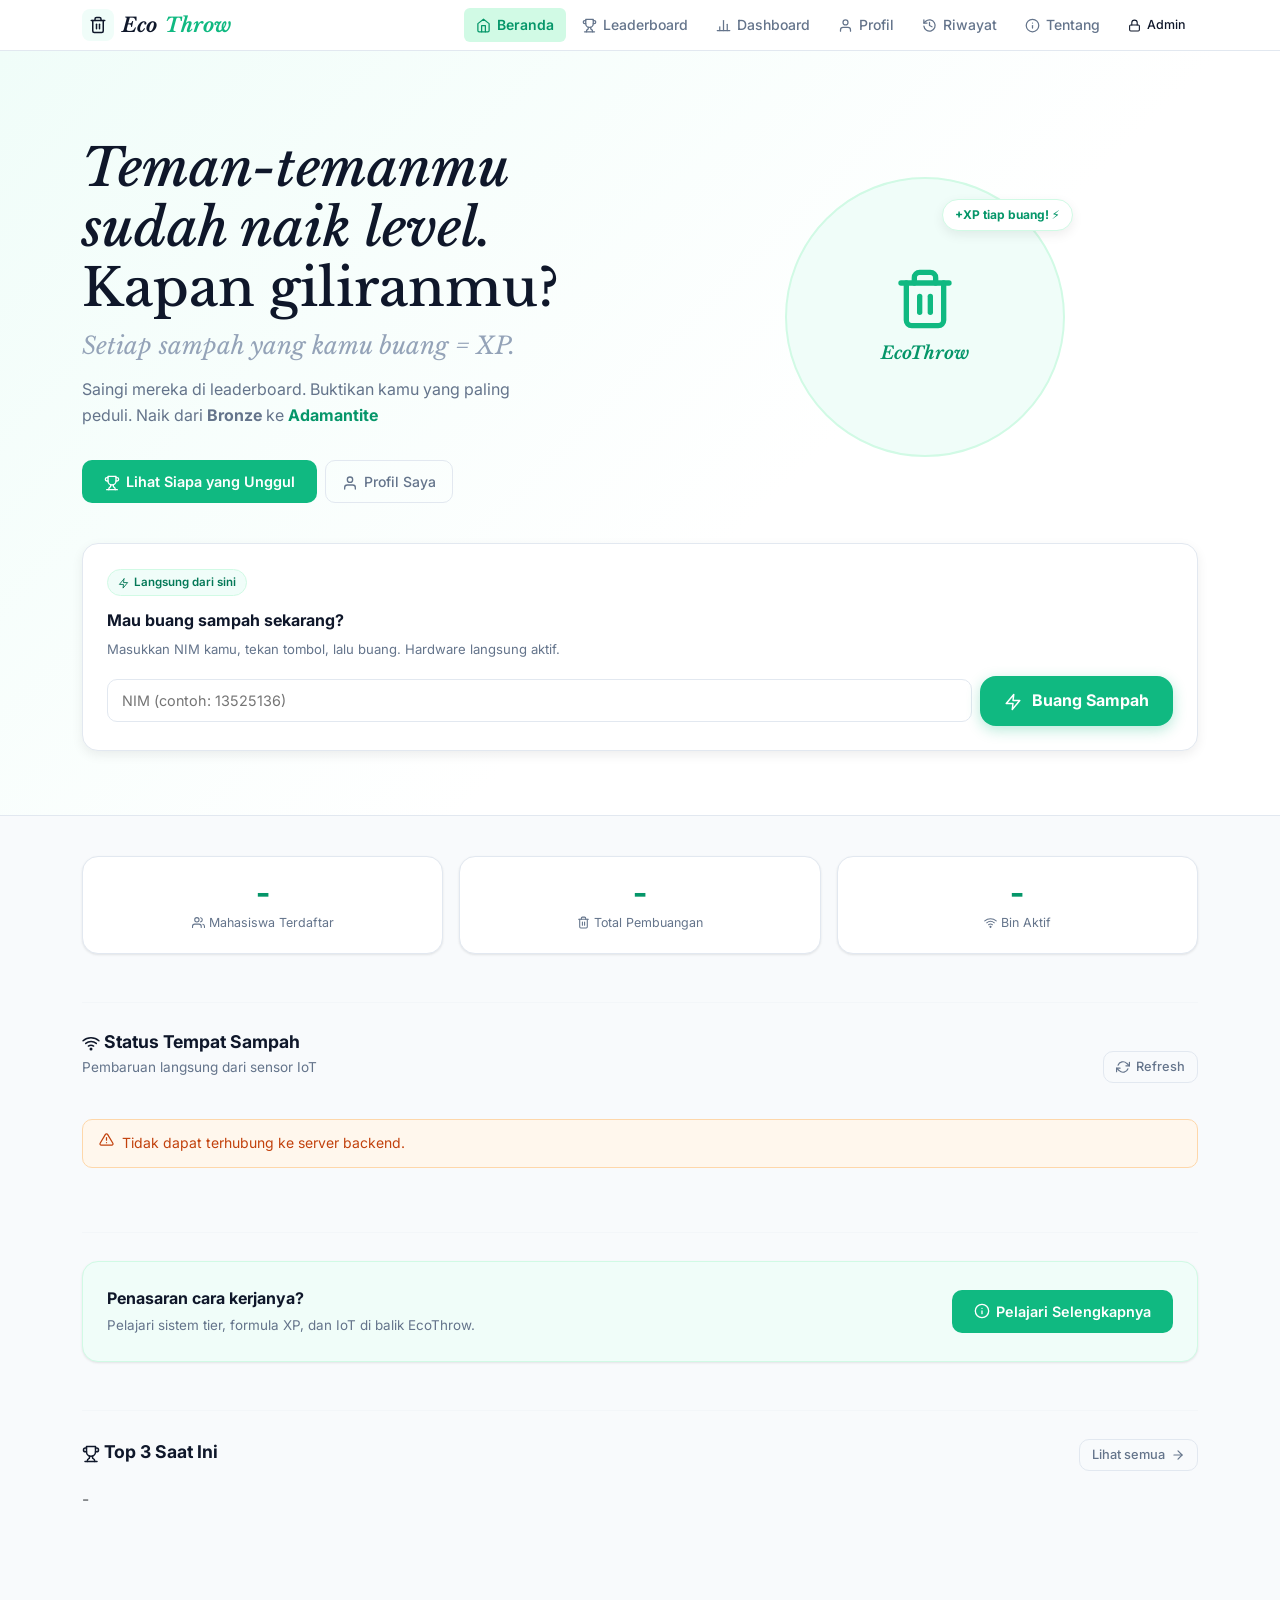
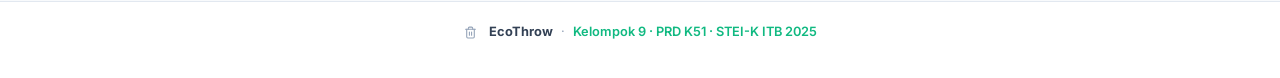
==== commit 0be3e426: "chore: benerin bug + integrasiin ke hardware esp32" ====
--- a/frontend/index.html
+++ b/frontend/index.html
@@ -71,7 +71,7 @@
           <div class="col-12 col-sm-auto">
             <button id="ht-btn" class="trigger-btn w-100" onclick="heroTrigger()"
               style="width:100%;justify-content:center;padding:12px 24px">
-              <span id="icon-ht-btn"></span> Saya Ingin Buang Sampah
+              <span id="icon-ht-btn"></span> Buang Sampah
             </button>
           </div>
         </div>
@@ -235,7 +235,7 @@
             clearInterval(htPoller);
             btn.disabled = false;
             btn.classList.remove("trigger-anim");
-            btn.innerHTML = `${lucideInline("zap", 18)} Saya Ingin Buang Sampah`;
+            btn.innerHTML = `${lucideInline("zap", 18)} Buang Sampah`;
 
             if (u.total_xp > htLastXP) {
               const gained = u.total_xp - htLastXP;
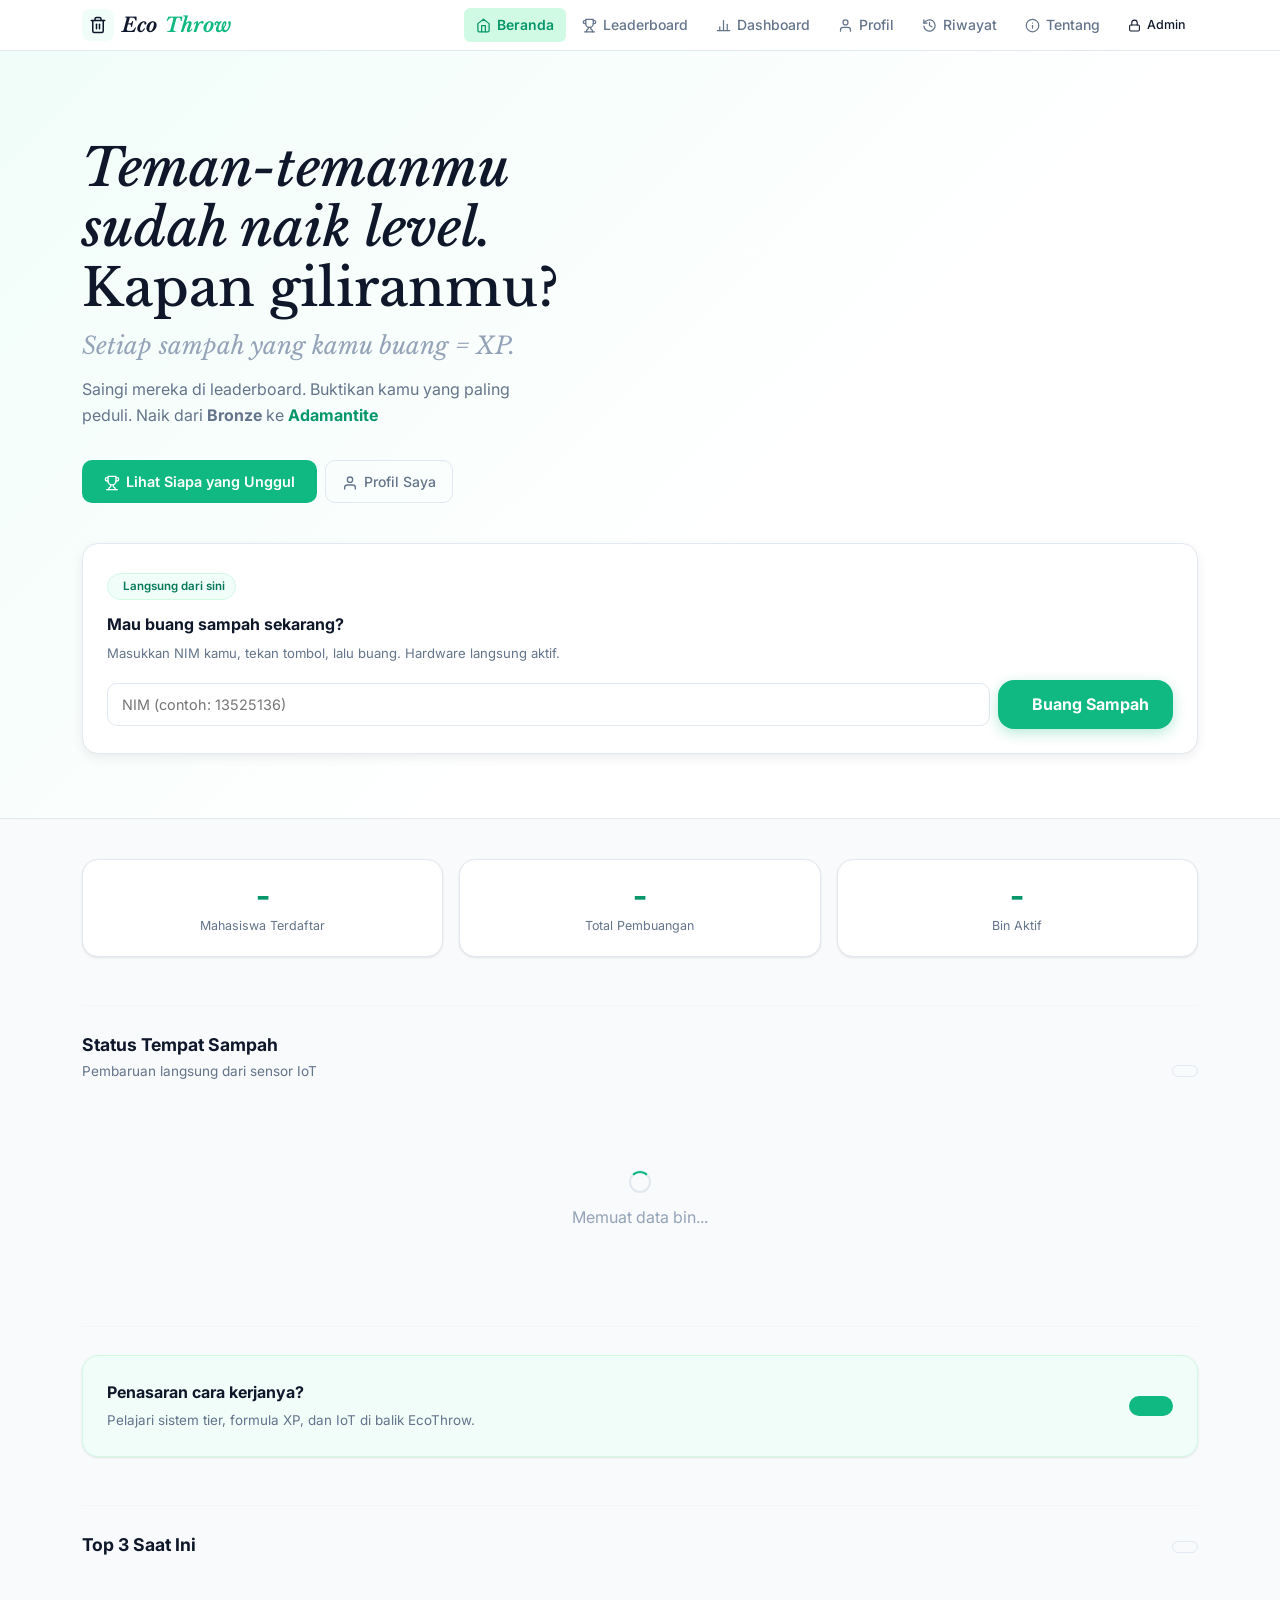
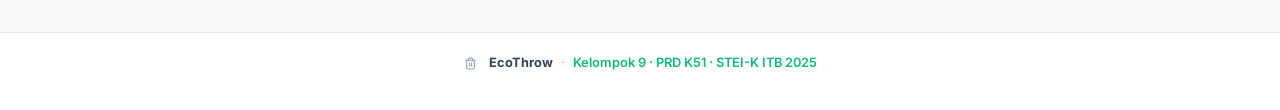
==== commit 656e05fc: "feat: nambahin fitur oc throw" ====
--- a/frontend/index.html
+++ b/frontend/index.html
@@ -20,10 +20,10 @@
     <div class="container" style="max-width:1140px">
       <div class="row align-items-center g-4">
         <div class="col-lg-6">
-          <div class="hero-hook">
-          </div>
-          <h1>Teman-temanmu<br>sudah naik level.<br><span class="brand-accent" style="font-style:normal">Kapan
-              giliranmu?</span></h1>
+          <div class="hero-hook"></div>
+          <h1>Teman-temanmu<br>sudah naik level.<br>
+            <span class="brand-accent" style="font-style:normal">Kapan giliranmu?</span>
+          </h1>
           <span class="hero-question">Setiap sampah yang kamu buang = XP.</span>
           <p class="tagline" style="margin-top:.75rem">
             Saingi mereka di leaderboard. Buktikan kamu yang paling peduli.
@@ -39,20 +39,6 @@
           </div>
         </div>
         <div class="col-lg-6 d-none d-lg-flex justify-content-center">
-          <div
-            style="width:280px;height:280px;background:var(--emerald-pale);border-radius:50%;display:flex;align-items:center;justify-content:center;border:2px solid var(--emerald-light);position:relative">
-            <div class="text-center">
-              <div id="hero-icon" style="color:var(--emerald)"></div>
-              <div
-                style="font-family:'Libre Baskerville',serif;font-style:italic;color:var(--emerald-dark);font-size:1.1rem;font-weight:700;margin-top:8px">
-                EcoThrow</div>
-            </div>
-            <!-- Floating XP badge -->
-            <div
-              style="position:absolute;top:20px;right:-10px;background:#fff;border:1.5px solid var(--emerald-light);border-radius:20px;padding:5px 12px;font-size:.75rem;font-weight:700;color:var(--emerald-dark);box-shadow:var(--shadow)">
-              +XP tiap buang! ⚡
-            </div>
-          </div>
         </div>
       </div>
 
@@ -65,12 +51,13 @@
         <div class="hero-trigger-sub">Masukkan NIM kamu, tekan tombol, lalu buang. Hardware langsung aktif.</div>
         <div class="row g-2 align-items-center">
           <div class="col-12 col-sm">
-            <input id="ht-nim" class="et-input" placeholder="NIM (contoh: 13525136)" style="width:100%;margin-bottom:0"
-              type="tel" inputmode="numeric">
+            <input id="ht-nim" class="et-input" placeholder="NIM (contoh: 13525136)"
+                   style="width:100%;margin-bottom:0" type="tel" inputmode="numeric">
           </div>
           <div class="col-12 col-sm-auto">
-            <button id="ht-btn" class="trigger-btn w-100" onclick="heroTrigger()"
-              style="width:100%;justify-content:center;padding:12px 24px">
+            <button type="button" id="ht-btn" class="trigger-btn w-100"
+                    onclick="heroTrigger()"
+                    style="width:100%;justify-content:center;padding:12px 24px">
               <span id="icon-ht-btn"></span> Buang Sampah
             </button>
           </div>
@@ -114,7 +101,7 @@
             <h2 class="et-section-title" id="bins-heading">Status Tempat Sampah</h2>
             <p class="et-section-sub">Pembaruan langsung dari sensor IoT</p>
           </div>
-          <button class="btn-ghost btn-ghost-sm" onclick="loadBins()" id="btn-refresh-bins"></button>
+          <button type="button" class="btn-ghost btn-ghost-sm" onclick="loadBins()" id="btn-refresh-bins"></button>
         </div>
         <div id="bins-wrap" class="row g-3">
           <div class="col-12">
@@ -130,11 +117,12 @@
       <!-- About CTA -->
       <section class="mb-5">
         <div class="et-card d-flex align-items-center justify-content-between gap-3 flex-wrap"
-          style="background:var(--emerald-pale);border-color:var(--emerald-light)">
+             style="background:var(--emerald-pale);border-color:var(--emerald-light)">
           <div>
             <div style="font-weight:700;font-size:1rem;margin-bottom:.25rem">Penasaran cara kerjanya?</div>
-            <div style="font-size:.84rem;color:var(--slate-500)">Pelajari sistem tier, formula XP, dan IoT di balik
-              EcoThrow.</div>
+            <div style="font-size:.84rem;color:var(--slate-500)">
+              Pelajari sistem tier, formula XP, dan IoT di balik EcoThrow.
+            </div>
           </div>
           <a href="pages/about.html" class="btn-emerald flex-shrink-0" id="btn-about"></a>
         </div>
@@ -158,123 +146,181 @@
 
   <style>
     @keyframes blink {
-
-      0%,
-      100% {
-        opacity: 1;
-      }
-
-      50% {
-        opacity: .3;
-      }
+      0%, 100% { opacity: 1; }
+      50%       { opacity: .3; }
     }
   </style>
 
   <script>
-    let htPoller = null;
-    let htLastXP = 0;
+    /* ══════════════════════════════════════════════════════════════
+       index.html — Main Script
+       FIX UTAMA: Polling sebelumnya mungkin memanggil location.reload()
+       di browser karena Live Server VSCode mendeteksi perubahan file
+       database (ecothrow.db) dan auto-refresh seluruh halaman.
+
+       SOLUSI DITERAPKAN:
+         1. Polling hanya update elemen DOM spesifik — TIDAK ada
+            location.reload() atau window.location.href di sini.
+         2. Tambahkan .vscode/settings.json untuk matikan Live Server
+            auto-refresh pada perubahan .db (lihat LIVE_SERVER_FIX.md).
+         3. Gunakan updateBinsInPlace() untuk update bin tanpa re-render
+            total — lebih smooth, tidak ada flicker.
+    ══════════════════════════════════════════════════════════════ */
+
+    let htPoller    = null;
+    let htLastXP    = 0;
     let htCurrentNIM = null;
 
+    // Cache data bin terakhir untuk perbandingan diff
+    let lastBinsData = null;
+
     document.addEventListener("DOMContentLoaded", () => {
-      // Icons
-      document.getElementById("icon-lb").innerHTML = lucideInline("trophy", 16);
-      document.getElementById("icon-prof").innerHTML = lucideInline("user", 16);
-      document.getElementById("hero-icon").innerHTML = lucideInline("trash2", 64);
+      // ── Icons ──────────────────────────────────────────────
+      document.getElementById("icon-lb").innerHTML           = lucideInline("trophy", 16);
+      document.getElementById("icon-prof").innerHTML         = lucideInline("user", 16);
+      document.getElementById("hero-icon").innerHTML         = lucideInline("trash2", 64);
       document.getElementById("icon-trigger-pill").innerHTML = lucideInline("zap", 11);
-      document.getElementById("icon-ht-btn").innerHTML = lucideInline("zap", 18);
-      document.getElementById("lbl-st-users").innerHTML = lucideInline("users", 13) + " Mahasiswa Terdaftar";
-      document.getElementById("lbl-st-throws").innerHTML = lucideInline("trash2", 13) + " Total Pembuangan";
-      document.getElementById("lbl-st-bins").innerHTML = lucideInline("wifi", 13) + " Bin Aktif";
-      document.getElementById("bins-heading").innerHTML = lucideInline("wifi", 18) + " Status Tempat Sampah";
-      document.getElementById("btn-refresh-bins").innerHTML = lucideInline("refresh", 14) + " Refresh";
-      document.getElementById("top3-heading").innerHTML = lucideInline("trophy", 18) + " Top 3 Saat Ini";
-      document.getElementById("btn-all-lb").innerHTML = "Lihat semua " + lucideInline("arrow-right", 14);
-      document.getElementById("btn-about").innerHTML = lucideInline("info", 16) + " Pelajari Selengkapnya";
-
-
-      // Enter key on NIM input
+      document.getElementById("icon-ht-btn").innerHTML       = lucideInline("zap", 18);
+      document.getElementById("lbl-st-users").innerHTML      = lucideInline("users", 13) + " Mahasiswa Terdaftar";
+      document.getElementById("lbl-st-throws").innerHTML     = lucideInline("trash2", 13) + " Total Pembuangan";
+      document.getElementById("lbl-st-bins").innerHTML       = lucideInline("wifi", 13) + " Bin Aktif";
+      document.getElementById("bins-heading").innerHTML      = lucideInline("wifi", 18) + " Status Tempat Sampah";
+      document.getElementById("btn-refresh-bins").innerHTML  = lucideInline("refresh", 14) + " Refresh";
+      document.getElementById("top3-heading").innerHTML      = lucideInline("trophy", 18) + " Top 3 Saat Ini";
+      document.getElementById("btn-all-lb").innerHTML        = "Lihat semua " + lucideInline("arrow-right", 14);
+      document.getElementById("btn-about").innerHTML         = lucideInline("info", 16) + " Pelajari Selengkapnya";
+
+      // ── Enter key di NIM input ─────────────────────────────
       document.getElementById("ht-nim").addEventListener("keyup", e => {
         if (e.key === "Enter") heroTrigger();
       });
 
-      loadStats(); loadBins(); loadTop3();
-      setInterval(() => { loadStats(); loadBins(); }, 30000);
+      // ── Load data awal ─────────────────────────────────────
+      loadStats();
+      loadBins();
+      loadTop3();
+
+      // ── FIX POLLING UTAMA ──────────────────────────────────
+      // Setiap 30 detik, update HANYA elemen yang berubah.
+      // TIDAK ada location.reload() di sini.
+      // Jika website kamu masih auto-refresh, itu dari Live Server VSCode
+      // bukan dari kode ini. Lihat LIVE_SERVER_FIX.md untuk solusinya.
+      setInterval(() => {
+        updateStatsInPlace();   // hanya update angka, tidak re-render apapun
+        updateBinsInPlace();    // hanya update % dan status bin yang berubah
+      }, 30000);
     });
 
-    // ── Hero Trigger Throw ─────────────────────────────────────────
-    async function heroTrigger() {
-      const nim = document.getElementById("ht-nim").value.trim();
-      const btn = document.getElementById("ht-btn");
-      const statusEl = document.getElementById("ht-status");
-      if (!nim) { showToast("Masukkan NIM kamu dulu", "error"); document.getElementById("ht-nim").focus(); return; }
-
-      // Validate user exists
-      try {
-        const u = await apiGet(`/api/user/${nim}`);
-        htCurrentNIM = nim;
-        htLastXP = u.total_xp;
+    // ══════════════════════════════════════════════════════════
+    // updateStatsInPlace — update angka statistik TANPA re-render
+    // ══════════════════════════════════════════════════════════
+    async function updateStatsInPlace() {
+      try {
+        const d = await apiGet("/api/stats");
+        const elUsers  = document.getElementById("st-users");
+        const elThrows = document.getElementById("st-throws");
+        const elBins   = document.getElementById("st-bins");
+        if (elUsers)  elUsers.textContent  = fmtNum(d.total_users);
+        if (elThrows) elThrows.textContent = fmtNum(d.total_throws);
+        if (elBins)   elBins.textContent   = fmtNum(d.total_bins);
       } catch {
-        showToast("NIM tidak ditemukan. Daftar di halaman Profil.", "error");
-        return;
-      }
-
-      btn.disabled = true;
-      btn.classList.add("trigger-anim");
-      btn.innerHTML = `<div class="et-loader" style="border-top-color:#fff;width:18px;height:18px;flex-shrink:0"></div> Hardware sedang aktif...`;
-      statusEl.style.display = "block";
-      statusEl.innerHTML = `<div class="trigger-status trigger-waiting">${lucideInline("wifi", 15)} Hardware aktif - silakan buang sampah sekarang!</div>`;
-
-      let pollCount = 0;
-      if (htPoller) clearInterval(htPoller);
-
-      htPoller = setInterval(async () => {
-        pollCount++;
-        try {
-          const u = await apiGet(`/api/user/${htCurrentNIM}`);
-          if (u.total_xp > htLastXP || pollCount >= 12) {
-            clearInterval(htPoller);
-            btn.disabled = false;
-            btn.classList.remove("trigger-anim");
-            btn.innerHTML = `${lucideInline("zap", 18)} Buang Sampah`;
-
-            if (u.total_xp > htLastXP) {
-              const gained = u.total_xp - htLastXP;
-              statusEl.innerHTML = `<div class="trigger-status trigger-done">${lucideInline("check-circle", 15)} Berhasil! <strong>+${gained} XP</strong> diterima. Total: ${u.total_xp.toLocaleString()} XP · ${levelBadge(u.total_xp)}</div>`;
-              showToast(`+${gained} XP! Level kamu naik!`, "success");
-              htLastXP = u.total_xp;
-              loadTop3();
-            } else {
-              statusEl.innerHTML = `<div class="trigger-status trigger-waiting">${lucideInline("alert-triangle", 15)} Tidak ada respons. Pastikan sampah sudah terbuang & coba lagi.</div>`;
-            }
-          } else {
-            statusEl.innerHTML = `<div class="trigger-status trigger-active">${lucideInline("wifi", 15)} Hardware mendeteksi... (${pollCount * 5}s)</div>`;
+        /* Gagal diam-diam — angka lama tetap tampil */
+      }
+    }
+
+    // ══════════════════════════════════════════════════════════
+    // updateBinsInPlace — update bin card yang berubah saja
+    // ══════════════════════════════════════════════════════════
+    async function updateBinsInPlace() {
+      try {
+        const bins = await apiGet("/api/bins");
+
+        // Jika belum ada render sama sekali, lakukan render penuh
+        const wrap = document.getElementById("bins-wrap");
+        if (!wrap) return;
+
+        const existingCards = wrap.querySelectorAll("[data-bin-id]");
+        if (existingCards.length === 0 || existingCards.length !== bins.length) {
+          // Re-render penuh hanya jika jumlah bin berubah (bin baru ditambah/dihapus)
+          renderBinsFull(bins, wrap);
+          lastBinsData = bins;
+          return;
+        }
+
+        // Update per-bin — hanya elemen yang nilainya berubah
+        bins.forEach(b => {
+          const card = wrap.querySelector(`[data-bin-id="${b.bin_id}"]`);
+          if (!card) return;
+
+          const pct      = Math.round(b.capacity_pct);
+          const barColor = pct >= 80 ? "#f87171" : pct >= 50 ? "#fb923c" : "var(--emerald)";
+          const cls      = pct >= 80 ? "bin-penuh" : pct >= 50 ? "bin-sedang" : "bin-normal";
+
+          // Update capacity %
+          const capEl = card.querySelector(".bin-capacity");
+          if (capEl && capEl.textContent !== pct + "%") {
+            capEl.textContent = pct + "%";
           }
-        } catch { /* keep polling */ }
-      }, 5000);
-    }
-
-    // ── Stats ──────────────────────────────────────────────────────
-    async function loadStats() {
-      try {
-        const d = await apiGet("/api/stats");
-        document.getElementById("st-users").textContent = fmtNum(d.total_users);
-        document.getElementById("st-throws").textContent = fmtNum(d.total_throws);
-        document.getElementById("st-bins").textContent = fmtNum(d.total_bins);
-      } catch { /* silently fail */ }
-    }
-
+
+          // Update progress bar width & color
+          const barEl = card.querySelector(".rpg-bar-fill");
+          if (barEl) {
+            barEl.style.width      = pct + "%";
+            barEl.style.background = barColor;
+          }
+
+          // Update status badge
+          const badgeEl = card.querySelector(".tier-badge");
+          if (badgeEl && badgeEl.textContent.trim() !== b.status) {
+            badgeEl.outerHTML = statusBadge(b.status);
+          }
+
+          // Update class warna kartu
+          card.className = card.className.replace(/bin-(normal|sedang|penuh)/, cls);
+
+          // Update timestamp
+          const timeEl = card.querySelector(".text-muted-sm");
+          if (timeEl) timeEl.textContent = relTime(b.last_updated);
+        });
+
+        lastBinsData = bins;
+      } catch {
+        /* Gagal diam-diam — data lama tetap tampil */
+      }
+    }
+
+    // ══════════════════════════════════════════════════════════
+    // loadBins — render penuh (pertama kali atau manual refresh)
+    // ══════════════════════════════════════════════════════════
     async function loadBins() {
       const wrap = document.getElementById("bins-wrap");
       try {
         const bins = await apiGet("/api/bins");
-        if (!bins.length) { wrap.innerHTML = `<div class="col-12"><p class="text-muted">Belum ada data bin.</p></div>`; return; }
-        wrap.innerHTML = bins.map(b => {
-          const pct = Math.round(b.capacity_pct);
-          const cls = pct >= 80 ? "bin-penuh" : pct >= 50 ? "bin-sedang" : "bin-normal";
-          const barColor = pct >= 80 ? "#f87171" : pct >= 50 ? "#fb923c" : "var(--emerald)";
-          return `
+        if (!bins.length) {
+          wrap.innerHTML = `<div class="col-12"><p class="text-muted">Belum ada data bin.</p></div>`;
+          return;
+        }
+        renderBinsFull(bins, wrap);
+        lastBinsData = bins;
+      } catch {
+        wrap.innerHTML = `
+          <div class="col-12">
+            <div class="et-alert et-alert-warn">
+              ${lucideInline("alert-triangle", 15)}
+              Tidak dapat terhubung ke server backend.
+            </div>
+          </div>`;
+      }
+    }
+
+    function renderBinsFull(bins, wrap) {
+      wrap.innerHTML = bins.map(b => {
+        const pct      = Math.round(b.capacity_pct);
+        const cls      = pct >= 80 ? "bin-penuh" : pct >= 50 ? "bin-sedang" : "bin-normal";
+        const barColor = pct >= 80 ? "#f87171" : pct >= 50 ? "#fb923c" : "var(--emerald)";
+        return `
           <div class="col-6 col-md-4 col-xl-3">
-            <div class="bin-card ${cls}">
+            <div class="bin-card ${cls}" data-bin-id="${b.bin_id}">
               <div class="d-flex justify-content-between align-items-start mb-2">
                 <div class="bin-capacity">${pct}%</div>
                 ${statusBadge(b.status)}
@@ -286,18 +332,27 @@
               <div class="text-muted-sm mt-2">${relTime(b.last_updated)}</div>
             </div>
           </div>`;
-        }).join("");
-      } catch {
-        wrap.innerHTML = `<div class="col-12">
-          <div class="et-alert et-alert-warn">${lucideInline("alert-triangle", 15)} Tidak dapat terhubung ke server backend.</div></div>`;
-      }
-    }
-
+      }).join("");
+    }
+
+    // ══════════════════════════════════════════════════════════
+    // loadStats — pertama kali (wrapper ke updateStatsInPlace)
+    // ══════════════════════════════════════════════════════════
+    async function loadStats() {
+      await updateStatsInPlace();
+    }
+
+    // ══════════════════════════════════════════════════════════
+    // loadTop3 — render Top 3 leaderboard
+    // ══════════════════════════════════════════════════════════
     async function loadTop3() {
       const wrap = document.getElementById("top3-wrap");
       try {
         const board = await apiGet("/api/leaderboard?limit=3");
-        if (!board.length) { wrap.innerHTML = `<div class="col-12"><p class="text-muted">Belum ada data.</p></div>`; return; }
+        if (!board.length) {
+          wrap.innerHTML = `<div class="col-12"><p class="text-muted">Belum ada data.</p></div>`;
+          return;
+        }
         wrap.innerHTML = board.map(u => `
           <div class="col-md-4">
             <div class="et-card d-flex align-items-center gap-3">
@@ -312,7 +367,186 @@
               </div>
             </div>
           </div>`).join("");
-      } catch { wrap.innerHTML = `<div class="col-12"><p class="text-muted">-</p></div>`; }
+      } catch {
+        wrap.innerHTML = `<div class="col-12"><p class="text-muted">-</p></div>`;
+      }
+    }
+
+    // ══════════════════════════════════════════════════════════
+    // heroTrigger — Trigger Throw dari landing page
+    // ALUR BENAR:
+    //   1. Validasi NIM + ambil qr_code user
+    //   2. POST /api/pending_throw  → daftarkan user ke bin
+    //   3. Polling /api/user/{nim}  → tunggu XP naik (ESP32 yg kirim /api/throw)
+    // ══════════════════════════════════════════════════════════
+    async function heroTrigger() {
+      const nim      = document.getElementById("ht-nim").value.trim();
+      const btn      = document.getElementById("ht-btn");
+      const statusEl = document.getElementById("ht-status");
+
+      if (!nim) {
+        showToast("Masukkan NIM kamu dulu", "error");
+        document.getElementById("ht-nim").focus();
+        return;
+      }
+
+      btn.disabled = true;
+      btn.classList.add("trigger-anim");
+      btn.innerHTML = `
+        <div class="et-loader" style="border-top-color:#fff;width:18px;height:18px;flex-shrink:0"></div>
+        Menghubungi server...`;
+      statusEl.style.display = "block";
+      statusEl.innerHTML = `<div class="trigger-status trigger-waiting">${lucideInline("wifi", 15)} Menghubungi server...</div>`;
+
+      // Step 1 — Validasi user & ambil qr_code + bin
+      let user, bins;
+      try {
+        user = await apiGet(`/api/user/${nim}`);
+        htCurrentNIM = nim;
+        htLastXP     = user.total_xp ?? 0;
+      } catch {
+        showToast("NIM tidak ditemukan. Daftar di halaman Profil.", "error");
+        btn.disabled = false;
+        btn.classList.remove("trigger-anim");
+        btn.innerHTML = `${lucideInline("zap", 18)} Buang Sampah`;
+        statusEl.style.display = "none";
+        return;
+      }
+
+      try {
+        bins = await apiGet("/api/bins");
+      } catch { bins = []; }
+
+      if (!bins || bins.length === 0) {
+        showToast("Tidak ada bin terdaftar. Hubungi admin.", "error");
+        btn.disabled = false;
+        btn.classList.remove("trigger-anim");
+        btn.innerHTML = `${lucideInline("zap", 18)} Buang Sampah`;
+        statusEl.innerHTML = `<div class="trigger-status trigger-waiting">${lucideInline("alert-triangle", 15)} Tidak ada bin aktif.</div>`;
+        return;
+      }
+
+      // Pilih bin yang tidak penuh, atau bin pertama
+      const bin = bins.find(b => b.capacity_pct < 100) || bins[0];
+
+      // Step 2 — Cek dulu apakah bin sedang dipakai user lain
+      // [v1.2] Endpoint baru /api/pending_throw/status
+      let binBusy = false;
+      try {
+        const statusBin = await apiGet(`/api/pending_throw/status?bin_id=${bin.id}`);
+        if (statusBin.busy) {
+          binBusy = true;
+          const sisa = statusBin.sisa_detik;
+          btn.disabled = false;
+          btn.classList.remove("trigger-anim");
+          btn.innerHTML = `${lucideInline("zap", 18)} Buang Sampah`;
+          statusEl.innerHTML = `
+            <div class="trigger-status trigger-waiting">
+              ${lucideInline("alert-triangle", 15)}
+              <strong>Bin sedang dipakai</strong> user lain. Tunggu sekitar <strong>${sisa} detik</strong> lalu coba lagi.
+            </div>`;
+          showToast(`Bin sedang dipakai. Tunggu ${sisa} detik.`, "error");
+          return;
+        }
+      } catch { /* Jika endpoint belum ada (server lama), lanjut saja */ }
+
+      // Step 3 — Daftarkan pending throw ke server (kirim nim juga untuk verifikasi)
+      // [v1.2] nim wajib disertakan agar backend verifikasi NIM ↔ QR code
+      try {
+        await apiPost("/api/pending_throw", {
+          user_qr_code: user.qr_code,
+          bin_id:       bin.id,
+          nim:          nim,           // v1.2: wajib
+        });
+      } catch (e) {
+        btn.disabled = false;
+        btn.classList.remove("trigger-anim");
+        btn.innerHTML = `${lucideInline("zap", 18)} Buang Sampah`;
+        // Handle 409 Conflict (bin sedang dipakai) — bisa juga dari race condition
+        const pesanErr = e.message || "";
+        if (pesanErr.includes("sedang dipakai") || pesanErr.includes("409")) {
+          statusEl.innerHTML = `
+            <div class="trigger-status trigger-waiting">
+              ${lucideInline("alert-triangle", 15)}
+              Bin sedang dipakai user lain. Coba beberapa detik lagi.
+            </div>`;
+          showToast("Bin sedang dipakai, coba lagi sebentar.", "error");
+        } else {
+          statusEl.innerHTML = `
+            <div class="trigger-status trigger-waiting">
+              ${lucideInline("alert-triangle", 15)} Gagal: ${pesanErr}
+            </div>`;
+          showToast("Gagal daftar throw: " + pesanErr, "error");
+        }
+        return;
+      }
+
+      btn.innerHTML = `
+        <div class="et-loader" style="border-top-color:#fff;width:18px;height:18px;flex-shrink:0"></div>
+        Hardware aktif...`;
+      statusEl.innerHTML = `
+        <div class="trigger-status trigger-waiting">
+          ${lucideInline("wifi", 15)}
+          <strong>Hardware aktif!</strong> Berdiri di depan bin <strong>${bin.location}</strong>, lalu buang sampah.
+        </div>`;
+
+      // Step 4 — Polling tunggu ESP32 kirim /api/throw
+      // Website tidak kirim XP sendiri — menunggu konfirmasi dari sensor.
+      if (htPoller) { clearInterval(htPoller); htPoller = null; }
+
+      const nimSaat  = htCurrentNIM;
+      const xpAwal   = htLastXP;
+      let pollCount  = 0;
+      const MAX_POLL = 24; // 24 × 5 detik = 120 detik (sesuai expire pending_throw)
+
+      htPoller = setInterval(async () => {
+        pollCount++;
+        try {
+          const u = await apiGet(`/api/user/${nimSaat}`);
+
+          if (u.total_xp > xpAwal) {
+            // ESP32 sudah kirim throw & XP masuk!
+            clearInterval(htPoller); htPoller = null;
+            btn.disabled = false;
+            btn.classList.remove("trigger-anim");
+            btn.innerHTML = `${lucideInline("zap", 18)} Buang Sampah`;
+
+            const gained = u.total_xp - xpAwal;
+            htLastXP = u.total_xp;
+            statusEl.innerHTML = `
+              <div class="trigger-status trigger-done">
+                ${lucideInline("check-circle", 15)}
+                Berhasil! <strong>+${gained} XP</strong> diterima.
+                Total: ${u.total_xp.toLocaleString()} XP · ${levelBadge(u.total_xp)}
+              </div>`;
+            showToast(`+${gained} XP! Level: ${u.level}`, "success");
+            loadTop3();
+            updateStatsInPlace();
+            updateBinsInPlace();
+
+          } else if (pollCount >= MAX_POLL) {
+            // Timeout 120 detik
+            clearInterval(htPoller); htPoller = null;
+            btn.disabled = false;
+            btn.classList.remove("trigger-anim");
+            btn.innerHTML = `${lucideInline("zap", 18)} Buang Sampah`;
+            // Hapus pending throw yang sudah expire
+            try { await apiFetch(`/api/pending_throw?bin_id=${bin.id}`, { method: "DELETE" }); } catch {}
+            statusEl.innerHTML = `
+              <div class="trigger-status trigger-waiting">
+                ${lucideInline("alert-triangle", 15)}
+                Timeout 120 detik. Pastikan hardware aktif & sampah sudah masuk ke bin.
+              </div>`;
+
+          } else {
+            statusEl.innerHTML = `
+              <div class="trigger-status trigger-active">
+                ${lucideInline("wifi", 15)}
+                Sensor mendeteksi... (${pollCount * 5}s / 120s) — Bin: <strong>${bin.location}</strong>
+              </div>`;
+          }
+        } catch { /* Tetap polling walau ada error jaringan sementara */ }
+      }, 5000);
     }
   </script>
 
--- a/frontend/css/style.css
+++ b/frontend/css/style.css
@@ -45,6 +45,9 @@
   background: var(--slate-50);
   line-height: 1.6;
   -webkit-font-smoothing: antialiased;
+  /* Kunci horizontal scroll di semua halaman */
+  overflow-x: hidden;
+  max-width: 100%;
 }
 
 a {
@@ -66,9 +69,15 @@
 .et-navbar {
   background: #fff;
   border-bottom: 1.5px solid var(--slate-200);
+  position: -webkit-sticky; /* Safari */
   position: sticky;
   top: 0;
   z-index: 1000;
+  /* Safe area: mencegah konten terpotong di iPhone notch / Dynamic Island */
+  padding-left:  env(safe-area-inset-left,  0px);
+  padding-right: env(safe-area-inset-right, 0px);
+  /* JANGAN tambah transform/will-change di sini —
+     itu memutus position:sticky di iOS Safari (WebKit bug) */
 }
 
 .et-brand {
@@ -1020,6 +1029,7 @@
   justify-content: space-around;
   align-items: center;
   box-shadow: 0 -4px 16px rgba(0, 0, 0, .07);
+  /* JANGAN tambah transform/will-change — itu bisa memutus fixed di iOS */
 }
 
 .mob-nav-item {
@@ -1075,7 +1085,9 @@
   }
 
   body {
-    padding-bottom: 76px;
+    /* FIX: 76px → calc agar memperhitungkan home indicator iPhone (±34px).
+       Tanpa ini, konten halaman tertutup mob-nav di iPhone. */
+    padding-bottom: calc(80px + env(safe-area-inset-bottom, 0px));
   }
 
   /* Larger tap targets on mobile */
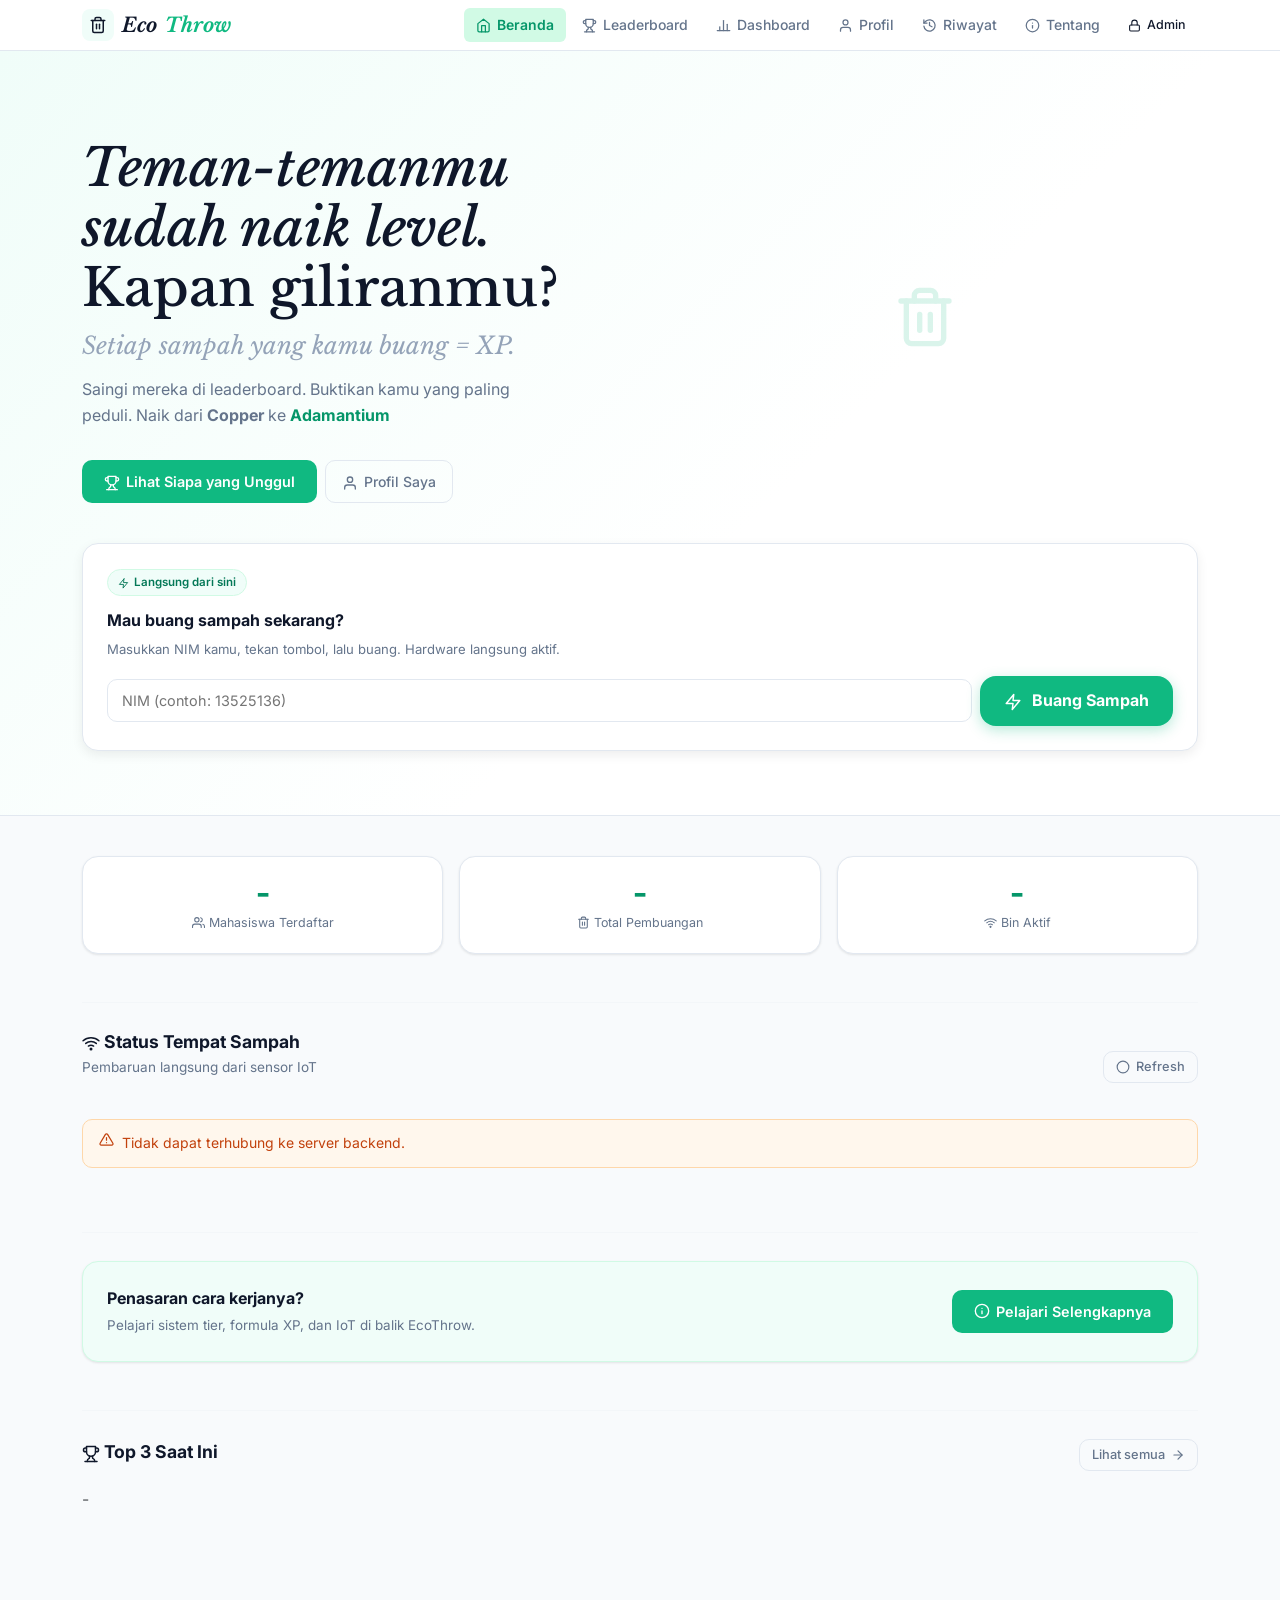
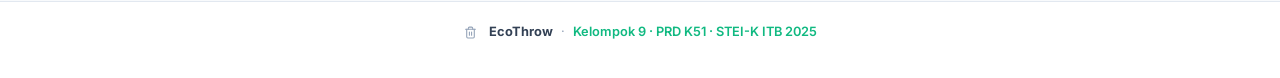
==== commit bd0cb18e: "Update logic backend, kodingan ESP32, dan UI frontend" ====
--- a/frontend/index.html
+++ b/frontend/index.html
@@ -27,7 +27,7 @@
           <span class="hero-question">Setiap sampah yang kamu buang = XP.</span>
           <p class="tagline" style="margin-top:.75rem">
             Saingi mereka di leaderboard. Buktikan kamu yang paling peduli.
-            Naik dari <strong>Bronze</strong> ke <strong style="color:var(--emerald-dark)">Adamantite</strong>
+            Naik dari <strong>Copper</strong> ke <strong style="color:var(--emerald-dark)">Adamantium</strong>
           </p>
           <div class="d-flex gap-2 flex-wrap mt-3">
             <a href="pages/leaderboard.html" class="btn-emerald">
@@ -39,6 +39,7 @@
           </div>
         </div>
         <div class="col-lg-6 d-none d-lg-flex justify-content-center">
+          <div id="hero-icon" style="color:var(--emerald);opacity:.15"></div>
         </div>
       </div>
 
@@ -52,11 +53,10 @@
         <div class="row g-2 align-items-center">
           <div class="col-12 col-sm">
             <input id="ht-nim" class="et-input" placeholder="NIM (contoh: 13525136)"
-                   style="width:100%;margin-bottom:0" type="tel" inputmode="numeric">
+                   style="width:100%;margin-bottom:0" type="tel" inputmode="numeric" autocomplete="off">
           </div>
           <div class="col-12 col-sm-auto">
             <button type="button" id="ht-btn" class="trigger-btn w-100"
-                    onclick="heroTrigger()"
                     style="width:100%;justify-content:center;padding:12px 24px">
               <span id="icon-ht-btn"></span> Buang Sampah
             </button>
@@ -101,7 +101,7 @@
             <h2 class="et-section-title" id="bins-heading">Status Tempat Sampah</h2>
             <p class="et-section-sub">Pembaruan langsung dari sensor IoT</p>
           </div>
-          <button type="button" class="btn-ghost btn-ghost-sm" onclick="loadBins()" id="btn-refresh-bins"></button>
+          <button type="button" class="btn-ghost btn-ghost-sm" id="btn-refresh-bins"></button>
         </div>
         <div id="bins-wrap" class="row g-3">
           <div class="col-12">
@@ -145,75 +145,80 @@
   <div id="toast-container"></div>
 
   <style>
-    @keyframes blink {
-      0%, 100% { opacity: 1; }
-      50%       { opacity: .3; }
-    }
+    @keyframes blink { 0%, 100% { opacity: 1; } 50% { opacity: .3; } }
   </style>
 
   <script>
-    /* ══════════════════════════════════════════════════════════════
-       index.html — Main Script
-       FIX UTAMA: Polling sebelumnya mungkin memanggil location.reload()
-       di browser karena Live Server VSCode mendeteksi perubahan file
-       database (ecothrow.db) dan auto-refresh seluruh halaman.
-
-       SOLUSI DITERAPKAN:
-         1. Polling hanya update elemen DOM spesifik — TIDAK ada
-            location.reload() atau window.location.href di sini.
-         2. Tambahkan .vscode/settings.json untuk matikan Live Server
-            auto-refresh pada perubahan .db (lihat LIVE_SERVER_FIX.md).
-         3. Gunakan updateBinsInPlace() untuk update bin tanpa re-render
-            total — lebih smooth, tidak ada flicker.
-    ══════════════════════════════════════════════════════════════ */
-
-    let htPoller    = null;
-    let htLastXP    = 0;
+    // ══════════════════════════════════════════════════════════════
+    // STATE — semua variabel polling/throw disimpan di sini
+    // ══════════════════════════════════════════════════════════════
+    let htPoller     = null;
+    let htLastXP     = 0;
     let htCurrentNIM = null;
-
-    // Cache data bin terakhir untuk perbandingan diff
     let lastBinsData = null;
 
+    // ── FIX: Interval refresh data background (BUKAN reload halaman)
+    // Live Server reload terjadi karena file .db berubah → tidak bisa dicegah
+    // dari frontend. Solusi: pakai fetch biasa tanpa reload, dan pastikan
+    // interval hanya update elemen DOM, TIDAK memanggil location.reload().
+    let autoRefreshInterval = null;
+
     document.addEventListener("DOMContentLoaded", () => {
-      // ── Icons ──────────────────────────────────────────────
       document.getElementById("icon-lb").innerHTML           = lucideInline("trophy", 16);
       document.getElementById("icon-prof").innerHTML         = lucideInline("user", 16);
-      document.getElementById("hero-icon").innerHTML         = lucideInline("trash2", 64);
+      if (document.getElementById("hero-icon"))
+        document.getElementById("hero-icon").innerHTML       = lucideInline("trash2", 64);
       document.getElementById("icon-trigger-pill").innerHTML = lucideInline("zap", 11);
       document.getElementById("icon-ht-btn").innerHTML       = lucideInline("zap", 18);
       document.getElementById("lbl-st-users").innerHTML      = lucideInline("users", 13) + " Mahasiswa Terdaftar";
       document.getElementById("lbl-st-throws").innerHTML     = lucideInline("trash2", 13) + " Total Pembuangan";
       document.getElementById("lbl-st-bins").innerHTML       = lucideInline("wifi", 13) + " Bin Aktif";
       document.getElementById("bins-heading").innerHTML      = lucideInline("wifi", 18) + " Status Tempat Sampah";
-      document.getElementById("btn-refresh-bins").innerHTML  = lucideInline("refresh", 14) + " Refresh";
       document.getElementById("top3-heading").innerHTML      = lucideInline("trophy", 18) + " Top 3 Saat Ini";
       document.getElementById("btn-all-lb").innerHTML        = "Lihat semua " + lucideInline("arrow-right", 14);
       document.getElementById("btn-about").innerHTML         = lucideInline("info", 16) + " Pelajari Selengkapnya";
 
-      // ── Enter key di NIM input ─────────────────────────────
-      document.getElementById("ht-nim").addEventListener("keyup", e => {
-        if (e.key === "Enter") heroTrigger();
+      // ── FIX: Refresh button — hanya update bin cards, TIDAK reload halaman
+      const refreshBtn = document.getElementById("btn-refresh-bins");
+      refreshBtn.innerHTML = lucideInline("refresh-cw", 14) + " Refresh";
+      refreshBtn.addEventListener("click", () => {
+        refreshBtn.disabled = true;
+        refreshBtn.style.opacity = "0.5";
+        loadBins().finally(() => {
+          setTimeout(() => {
+            refreshBtn.disabled = false;
+            refreshBtn.style.opacity = "";
+          }, 1000);
+        });
       });
 
-      // ── Load data awal ─────────────────────────────────────
+      // ── FIX: Enter di input NIM langsung trigger, tidak reload form
+      document.getElementById("ht-nim").addEventListener("keydown", e => {
+        if (e.key === "Enter") {
+          e.preventDefault(); // Cegah submit form default
+          heroTrigger();
+        }
+      });
+
       loadStats();
       loadBins();
       loadTop3();
 
-      // ── FIX POLLING UTAMA ──────────────────────────────────
-      // Setiap 30 detik, update HANYA elemen yang berubah.
-      // TIDAK ada location.reload() di sini.
-      // Jika website kamu masih auto-refresh, itu dari Live Server VSCode
-      // bukan dari kode ini. Lihat LIVE_SERVER_FIX.md untuk solusinya.
+      // ── FIX: Auto-refresh background — hanya update nilai, TIDAK reload halaman
+      // Interval 30 detik untuk stats & bins, 60 detik untuk top3
+      autoRefreshInterval = setInterval(() => {
+        updateStatsInPlace();
+        updateBinsInPlace();
+      }, 30000);
+
       setInterval(() => {
-        updateStatsInPlace();   // hanya update angka, tidak re-render apapun
-        updateBinsInPlace();    // hanya update % dan status bin yang berubah
-      }, 30000);
+        loadTop3();
+      }, 60000);
     });
 
-    // ══════════════════════════════════════════════════════════
-    // updateStatsInPlace — update angka statistik TANPA re-render
-    // ══════════════════════════════════════════════════════════
+    // ══════════════════════════════════════════════════════════════
+    // Stats
+    // ══════════════════════════════════════════════════════════════
     async function updateStatsInPlace() {
       try {
         const d = await apiGet("/api/stats");
@@ -223,75 +228,45 @@
         if (elUsers)  elUsers.textContent  = fmtNum(d.total_users);
         if (elThrows) elThrows.textContent = fmtNum(d.total_throws);
         if (elBins)   elBins.textContent   = fmtNum(d.total_bins);
-      } catch {
-        /* Gagal diam-diam — angka lama tetap tampil */
-      }
-    }
-
-    // ══════════════════════════════════════════════════════════
-    // updateBinsInPlace — update bin card yang berubah saja
-    // ══════════════════════════════════════════════════════════
+      } catch { /* silent fail */ }
+    }
+
+    async function loadStats() { await updateStatsInPlace(); }
+
+    // ══════════════════════════════════════════════════════════════
+    // Bins — update in-place, TIDAK re-render seluruh DOM jika card sudah ada
+    // ══════════════════════════════════════════════════════════════
     async function updateBinsInPlace() {
       try {
         const bins = await apiGet("/api/bins");
-
-        // Jika belum ada render sama sekali, lakukan render penuh
         const wrap = document.getElementById("bins-wrap");
         if (!wrap) return;
-
         const existingCards = wrap.querySelectorAll("[data-bin-id]");
         if (existingCards.length === 0 || existingCards.length !== bins.length) {
-          // Re-render penuh hanya jika jumlah bin berubah (bin baru ditambah/dihapus)
           renderBinsFull(bins, wrap);
           lastBinsData = bins;
           return;
         }
-
-        // Update per-bin — hanya elemen yang nilainya berubah
         bins.forEach(b => {
-          const card = wrap.querySelector(`[data-bin-id="${b.bin_id}"]`);
+          const card = wrap.querySelector(`[data-bin-id="${b.id}"]`);
           if (!card) return;
-
           const pct      = Math.round(b.capacity_pct);
           const barColor = pct >= 80 ? "#f87171" : pct >= 50 ? "#fb923c" : "var(--emerald)";
           const cls      = pct >= 80 ? "bin-penuh" : pct >= 50 ? "bin-sedang" : "bin-normal";
-
-          // Update capacity %
-          const capEl = card.querySelector(".bin-capacity");
-          if (capEl && capEl.textContent !== pct + "%") {
-            capEl.textContent = pct + "%";
-          }
-
-          // Update progress bar width & color
+          const capEl    = card.querySelector(".bin-capacity");
+          if (capEl && capEl.textContent !== pct + "%") capEl.textContent = pct + "%";
           const barEl = card.querySelector(".rpg-bar-fill");
-          if (barEl) {
-            barEl.style.width      = pct + "%";
-            barEl.style.background = barColor;
-          }
-
-          // Update status badge
+          if (barEl) { barEl.style.width = pct + "%"; barEl.style.background = barColor; }
           const badgeEl = card.querySelector(".tier-badge");
-          if (badgeEl && badgeEl.textContent.trim() !== b.status) {
-            badgeEl.outerHTML = statusBadge(b.status);
-          }
-
-          // Update class warna kartu
+          if (badgeEl && badgeEl.textContent.trim() !== b.status) badgeEl.outerHTML = statusBadge(b.status);
           card.className = card.className.replace(/bin-(normal|sedang|penuh)/, cls);
-
-          // Update timestamp
           const timeEl = card.querySelector(".text-muted-sm");
           if (timeEl) timeEl.textContent = relTime(b.last_updated);
         });
-
         lastBinsData = bins;
-      } catch {
-        /* Gagal diam-diam — data lama tetap tampil */
-      }
-    }
-
-    // ══════════════════════════════════════════════════════════
-    // loadBins — render penuh (pertama kali atau manual refresh)
-    // ══════════════════════════════════════════════════════════
+      } catch { /* silent fail */ }
+    }
+
     async function loadBins() {
       const wrap = document.getElementById("bins-wrap");
       try {
@@ -320,7 +295,7 @@
         const barColor = pct >= 80 ? "#f87171" : pct >= 50 ? "#fb923c" : "var(--emerald)";
         return `
           <div class="col-6 col-md-4 col-xl-3">
-            <div class="bin-card ${cls}" data-bin-id="${b.bin_id}">
+            <div class="bin-card ${cls}" data-bin-id="${b.id}">
               <div class="d-flex justify-content-between align-items-start mb-2">
                 <div class="bin-capacity">${pct}%</div>
                 ${statusBadge(b.status)}
@@ -335,16 +310,9 @@
       }).join("");
     }
 
-    // ══════════════════════════════════════════════════════════
-    // loadStats — pertama kali (wrapper ke updateStatsInPlace)
-    // ══════════════════════════════════════════════════════════
-    async function loadStats() {
-      await updateStatsInPlace();
-    }
-
-    // ══════════════════════════════════════════════════════════
-    // loadTop3 — render Top 3 leaderboard
-    // ══════════════════════════════════════════════════════════
+    // ══════════════════════════════════════════════════════════════
+    // Top 3
+    // ══════════════════════════════════════════════════════════════
     async function loadTop3() {
       const wrap = document.getElementById("top3-wrap");
       try {
@@ -372,145 +340,128 @@
       }
     }
 
-    // ══════════════════════════════════════════════════════════
-    // heroTrigger — Trigger Throw dari landing page
-    // ALUR BENAR:
-    //   1. Validasi NIM + ambil qr_code user
-    //   2. POST /api/pending_throw  → daftarkan user ke bin
-    //   3. Polling /api/user/{nim}  → tunggu XP naik (ESP32 yg kirim /api/throw)
-    // ══════════════════════════════════════════════════════════
+    // ══════════════════════════════════════════════════════════════
+    // heroTrigger
+    // FIX UTAMA:
+    //   1. Tidak ada onclick di HTML → tidak konflik dengan form submit
+    //   2. Input NIM pakai autocomplete="off" dan tidak di-clear saat error
+    //   3. Semua update pakai DOM manipulation, BUKAN reload
+    //   4. Button disable/enable konsisten
+    // ══════════════════════════════════════════════════════════════
+
+    // ── Attach event listener ke button (bukan inline onclick)
+    document.addEventListener("DOMContentLoaded", () => {
+      document.getElementById("ht-btn").addEventListener("click", heroTrigger);
+    });
+
     async function heroTrigger() {
-      const nim      = document.getElementById("ht-nim").value.trim();
+      const nimInput = document.getElementById("ht-nim");
+      const nim      = nimInput.value.trim();
       const btn      = document.getElementById("ht-btn");
       const statusEl = document.getElementById("ht-status");
 
       if (!nim) {
         showToast("Masukkan NIM kamu dulu", "error");
-        document.getElementById("ht-nim").focus();
+        nimInput.focus();
         return;
       }
 
-      btn.disabled = true;
-      btn.classList.add("trigger-anim");
-      btn.innerHTML = `
-        <div class="et-loader" style="border-top-color:#fff;width:18px;height:18px;flex-shrink:0"></div>
-        Menghubungi server...`;
+      // Hentikan poller lama jika masih jalan
+      if (htPoller) { clearInterval(htPoller); htPoller = null; }
+
+      // ── Disable button & tampilkan status loading
+      setHtBtnLoading(btn, true);
       statusEl.style.display = "block";
-      statusEl.innerHTML = `<div class="trigger-status trigger-waiting">${lucideInline("wifi", 15)} Menghubungi server...</div>`;
-
-      // Step 1 — Validasi user & ambil qr_code + bin
-      let user, bins;
+      statusEl.innerHTML = `<div class="trigger-status trigger-waiting">${lucideInline("wifi", 15)} Validasi NIM...</div>`;
+
+      // ── Step 1: Validasi user
+      let user;
       try {
         user = await apiGet(`/api/user/${nim}`);
         htCurrentNIM = nim;
         htLastXP     = user.total_xp ?? 0;
       } catch {
         showToast("NIM tidak ditemukan. Daftar di halaman Profil.", "error");
-        btn.disabled = false;
-        btn.classList.remove("trigger-anim");
-        btn.innerHTML = `${lucideInline("zap", 18)} Buang Sampah`;
+        setHtBtnLoading(btn, false);
         statusEl.style.display = "none";
+        // FIX: Tidak clear input, user bisa koreksi NIM
+        nimInput.focus();
+        nimInput.select();
         return;
       }
 
+      // ── Step 2: Ambil bins
+      statusEl.innerHTML = `<div class="trigger-status trigger-waiting">${lucideInline("wifi", 15)} Mencari bin aktif...</div>`;
+      let bins;
       try {
         bins = await apiGet("/api/bins");
       } catch { bins = []; }
 
       if (!bins || bins.length === 0) {
         showToast("Tidak ada bin terdaftar. Hubungi admin.", "error");
-        btn.disabled = false;
-        btn.classList.remove("trigger-anim");
-        btn.innerHTML = `${lucideInline("zap", 18)} Buang Sampah`;
+        setHtBtnLoading(btn, false);
         statusEl.innerHTML = `<div class="trigger-status trigger-waiting">${lucideInline("alert-triangle", 15)} Tidak ada bin aktif.</div>`;
         return;
       }
 
-      // Pilih bin yang tidak penuh, atau bin pertama
       const bin = bins.find(b => b.capacity_pct < 100) || bins[0];
 
-      // Step 2 — Cek dulu apakah bin sedang dipakai user lain
-      // [v1.2] Endpoint baru /api/pending_throw/status
-      let binBusy = false;
-      try {
-        const statusBin = await apiGet(`/api/pending_throw/status?bin_id=${bin.id}`);
-        if (statusBin.busy) {
-          binBusy = true;
-          const sisa = statusBin.sisa_detik;
-          btn.disabled = false;
-          btn.classList.remove("trigger-anim");
-          btn.innerHTML = `${lucideInline("zap", 18)} Buang Sampah`;
+      // ── Step 3: Cek slot bin
+      try {
+        const slotStatus = await apiGet(`/api/pending_throw/status?bin_id=${bin.id}`);
+        if (slotStatus.busy) {
+          const sisa = slotStatus.sisa_detik;
+          setHtBtnLoading(btn, false);
           statusEl.innerHTML = `
             <div class="trigger-status trigger-waiting">
               ${lucideInline("alert-triangle", 15)}
-              <strong>Bin sedang dipakai</strong> user lain. Tunggu sekitar <strong>${sisa} detik</strong> lalu coba lagi.
+              <strong>Bin sedang dipakai</strong> user lain. Tunggu <strong>${sisa} detik</strong> lagi.
             </div>`;
           showToast(`Bin sedang dipakai. Tunggu ${sisa} detik.`, "error");
           return;
         }
-      } catch { /* Jika endpoint belum ada (server lama), lanjut saja */ }
-
-      // Step 3 — Daftarkan pending throw ke server (kirim nim juga untuk verifikasi)
-      // [v1.2] nim wajib disertakan agar backend verifikasi NIM ↔ QR code
+      } catch { /* Lanjut meski endpoint gagal */ }
+
+      // ── Step 4: Daftarkan pending throw
       try {
         await apiPost("/api/pending_throw", {
           user_qr_code: user.qr_code,
           bin_id:       bin.id,
-          nim:          nim,           // v1.2: wajib
+          nim:          nim,
         });
       } catch (e) {
-        btn.disabled = false;
-        btn.classList.remove("trigger-anim");
-        btn.innerHTML = `${lucideInline("zap", 18)} Buang Sampah`;
-        // Handle 409 Conflict (bin sedang dipakai) — bisa juga dari race condition
-        const pesanErr = e.message || "";
-        if (pesanErr.includes("sedang dipakai") || pesanErr.includes("409")) {
-          statusEl.innerHTML = `
-            <div class="trigger-status trigger-waiting">
-              ${lucideInline("alert-triangle", 15)}
-              Bin sedang dipakai user lain. Coba beberapa detik lagi.
-            </div>`;
-          showToast("Bin sedang dipakai, coba lagi sebentar.", "error");
+        setHtBtnLoading(btn, false);
+        const pesan = e.message || "";
+        if (pesan.includes("sedang dipakai") || pesan.includes("409")) {
+          statusEl.innerHTML = `<div class="trigger-status trigger-waiting">${lucideInline("alert-triangle", 15)} Bin sedang dipakai. Coba beberapa detik lagi.</div>`;
+          showToast("Bin sedang dipakai, coba lagi.", "error");
         } else {
-          statusEl.innerHTML = `
-            <div class="trigger-status trigger-waiting">
-              ${lucideInline("alert-triangle", 15)} Gagal: ${pesanErr}
-            </div>`;
-          showToast("Gagal daftar throw: " + pesanErr, "error");
+          statusEl.innerHTML = `<div class="trigger-status trigger-waiting">${lucideInline("alert-triangle", 15)} Gagal: ${pesan}</div>`;
+          showToast("Gagal daftar throw: " + pesan, "error");
         }
         return;
       }
 
-      btn.innerHTML = `
-        <div class="et-loader" style="border-top-color:#fff;width:18px;height:18px;flex-shrink:0"></div>
-        Hardware aktif...`;
+      // ── Step 5: Tampilkan instruksi & mulai polling
+      btn.innerHTML = `<div class="et-loader" style="border-top-color:#fff;width:18px;height:18px;flex-shrink:0"></div> Hardware aktif...`;
       statusEl.innerHTML = `
         <div class="trigger-status trigger-waiting">
           ${lucideInline("wifi", 15)}
           <strong>Hardware aktif!</strong> Berdiri di depan bin <strong>${bin.location}</strong>, lalu buang sampah.
         </div>`;
 
-      // Step 4 — Polling tunggu ESP32 kirim /api/throw
-      // Website tidak kirim XP sendiri — menunggu konfirmasi dari sensor.
-      if (htPoller) { clearInterval(htPoller); htPoller = null; }
-
       const nimSaat  = htCurrentNIM;
       const xpAwal   = htLastXP;
       let pollCount  = 0;
-      const MAX_POLL = 24; // 24 × 5 detik = 120 detik (sesuai expire pending_throw)
+      const MAX_POLL = 24; // 24 × 5s = 120s
 
       htPoller = setInterval(async () => {
         pollCount++;
         try {
           const u = await apiGet(`/api/user/${nimSaat}`);
-
           if (u.total_xp > xpAwal) {
-            // ESP32 sudah kirim throw & XP masuk!
             clearInterval(htPoller); htPoller = null;
-            btn.disabled = false;
-            btn.classList.remove("trigger-anim");
-            btn.innerHTML = `${lucideInline("zap", 18)} Buang Sampah`;
-
+            setHtBtnLoading(btn, false);
             const gained = u.total_xp - xpAwal;
             htLastXP = u.total_xp;
             statusEl.innerHTML = `
@@ -520,24 +471,19 @@
                 Total: ${u.total_xp.toLocaleString()} XP · ${levelBadge(u.total_xp)}
               </div>`;
             showToast(`+${gained} XP! Level: ${u.level}`, "success");
+            // Update data di background — TANPA reload halaman
             loadTop3();
             updateStatsInPlace();
             updateBinsInPlace();
-
           } else if (pollCount >= MAX_POLL) {
-            // Timeout 120 detik
             clearInterval(htPoller); htPoller = null;
-            btn.disabled = false;
-            btn.classList.remove("trigger-anim");
-            btn.innerHTML = `${lucideInline("zap", 18)} Buang Sampah`;
-            // Hapus pending throw yang sudah expire
+            setHtBtnLoading(btn, false);
             try { await apiFetch(`/api/pending_throw?bin_id=${bin.id}`, { method: "DELETE" }); } catch {}
             statusEl.innerHTML = `
               <div class="trigger-status trigger-waiting">
                 ${lucideInline("alert-triangle", 15)}
-                Timeout 120 detik. Pastikan hardware aktif & sampah sudah masuk ke bin.
+                Timeout 120 detik. Pastikan hardware aktif &amp; sampah masuk ke bin.
               </div>`;
-
           } else {
             statusEl.innerHTML = `
               <div class="trigger-status trigger-active">
@@ -545,8 +491,19 @@
                 Sensor mendeteksi... (${pollCount * 5}s / 120s) — Bin: <strong>${bin.location}</strong>
               </div>`;
           }
-        } catch { /* Tetap polling walau ada error jaringan sementara */ }
+        } catch { /* Tetap polling saat network error sementara */ }
       }, 5000);
+    }
+
+    // ── Helper: set button ke mode loading atau normal
+    function setHtBtnLoading(btn, loading) {
+      if (loading) {
+        btn.disabled = true;
+        btn.innerHTML = `<div class="et-loader" style="border-top-color:#fff;width:18px;height:18px;flex-shrink:0"></div> Menghubungi server...`;
+      } else {
+        btn.disabled = false;
+        btn.innerHTML = `${lucideInline("zap", 18)} Buang Sampah`;
+      }
     }
   </script>
 
